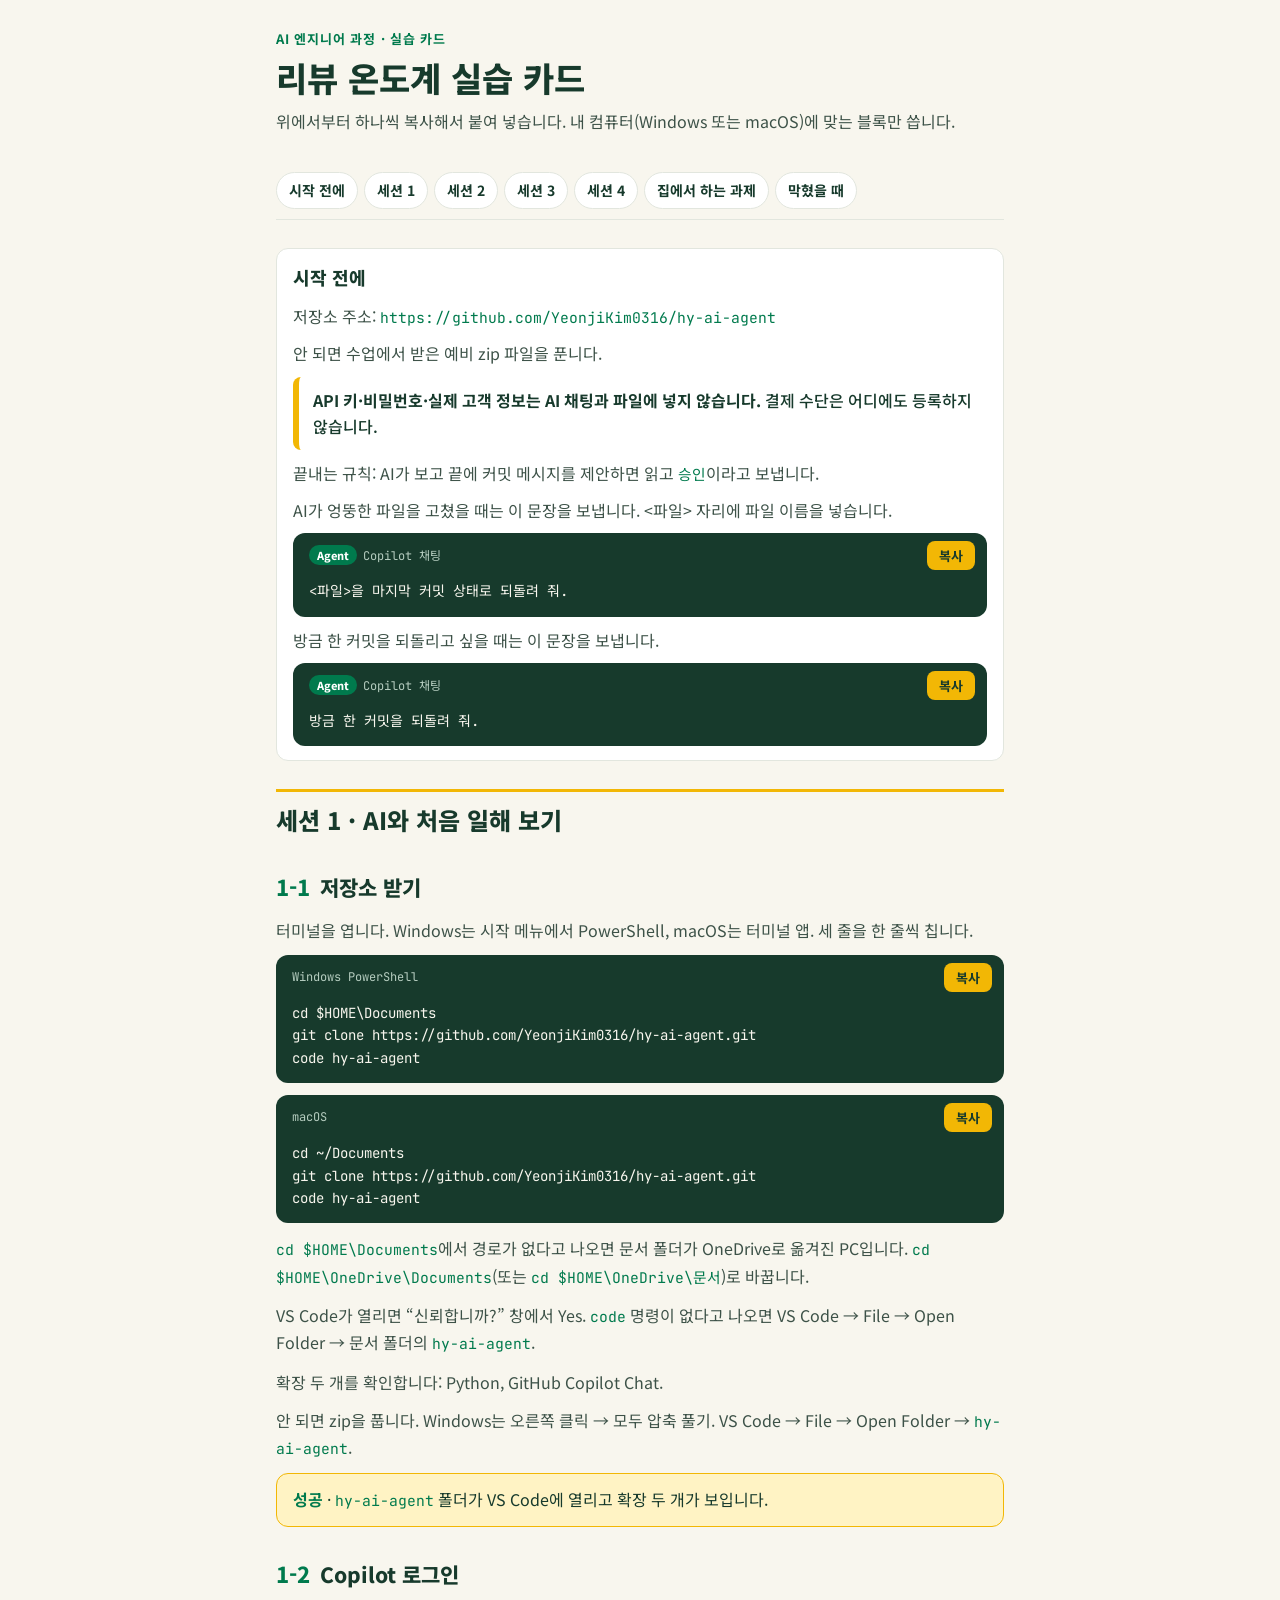
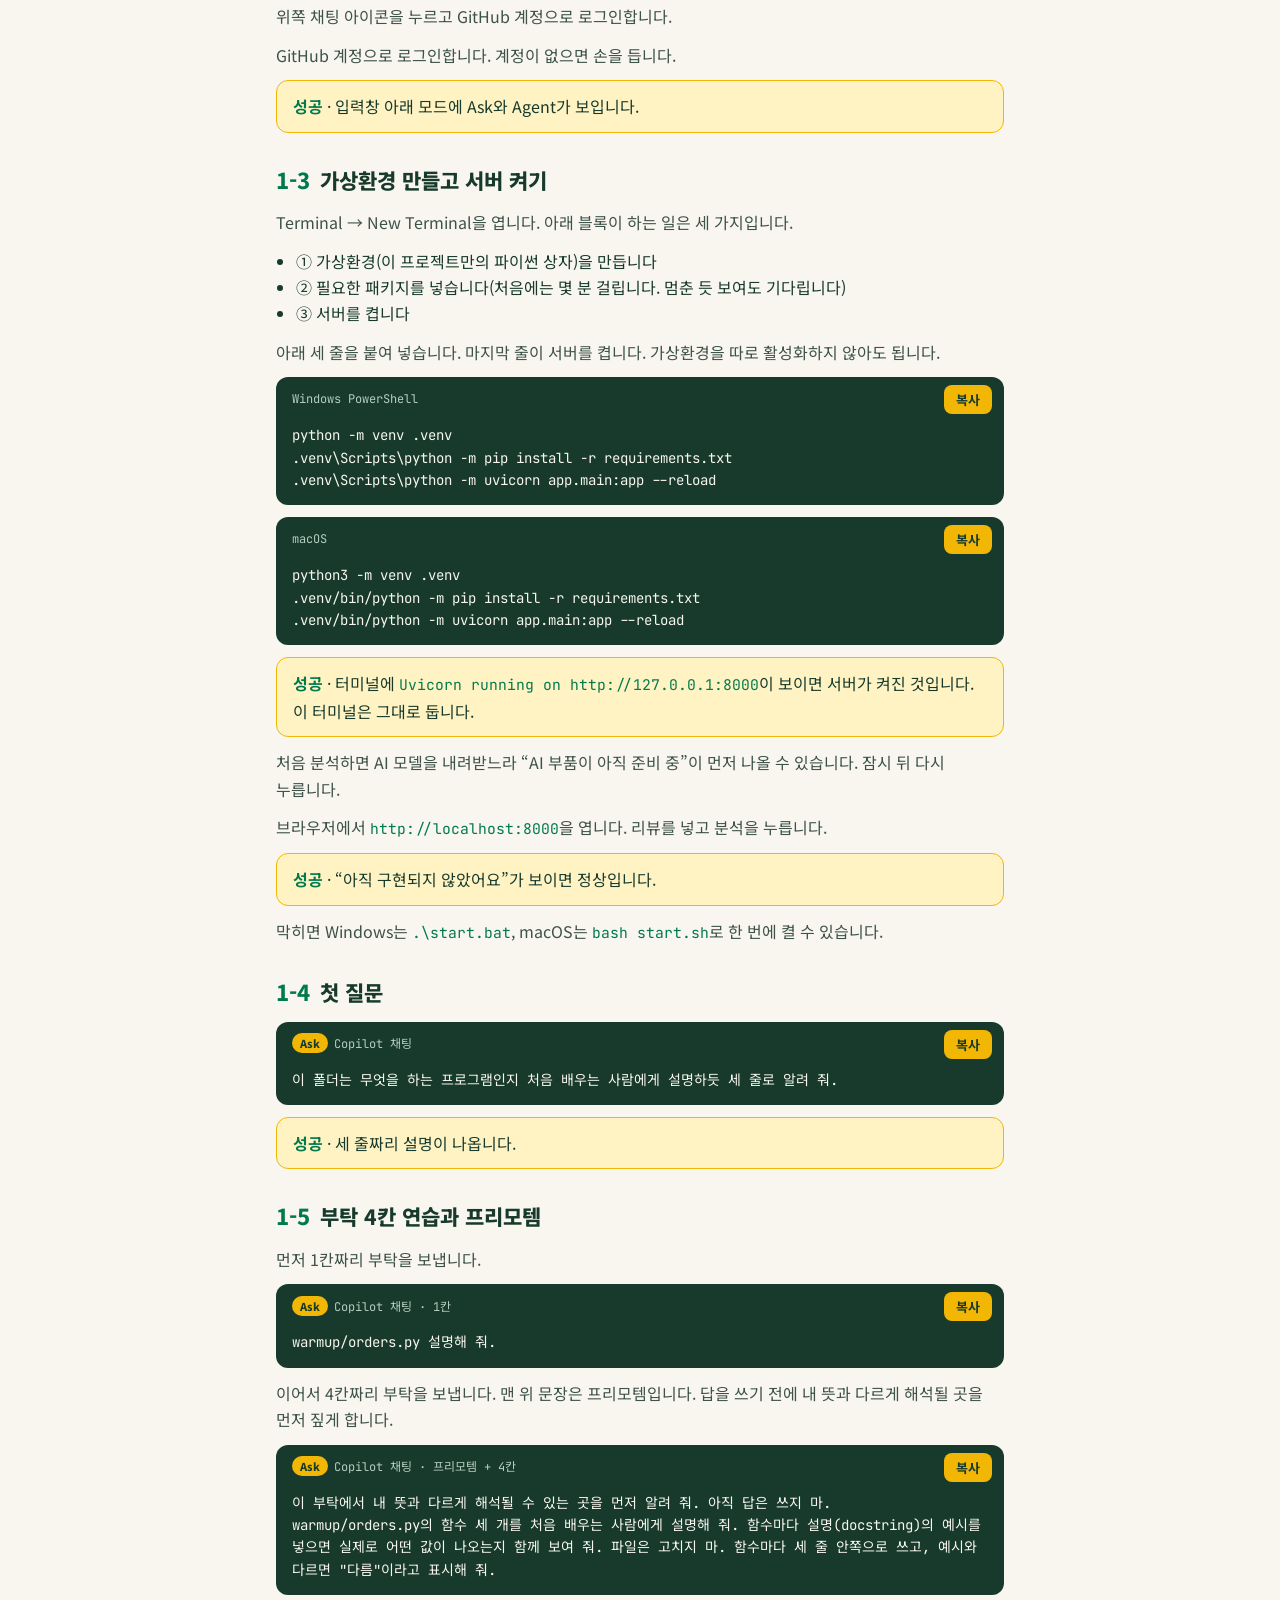
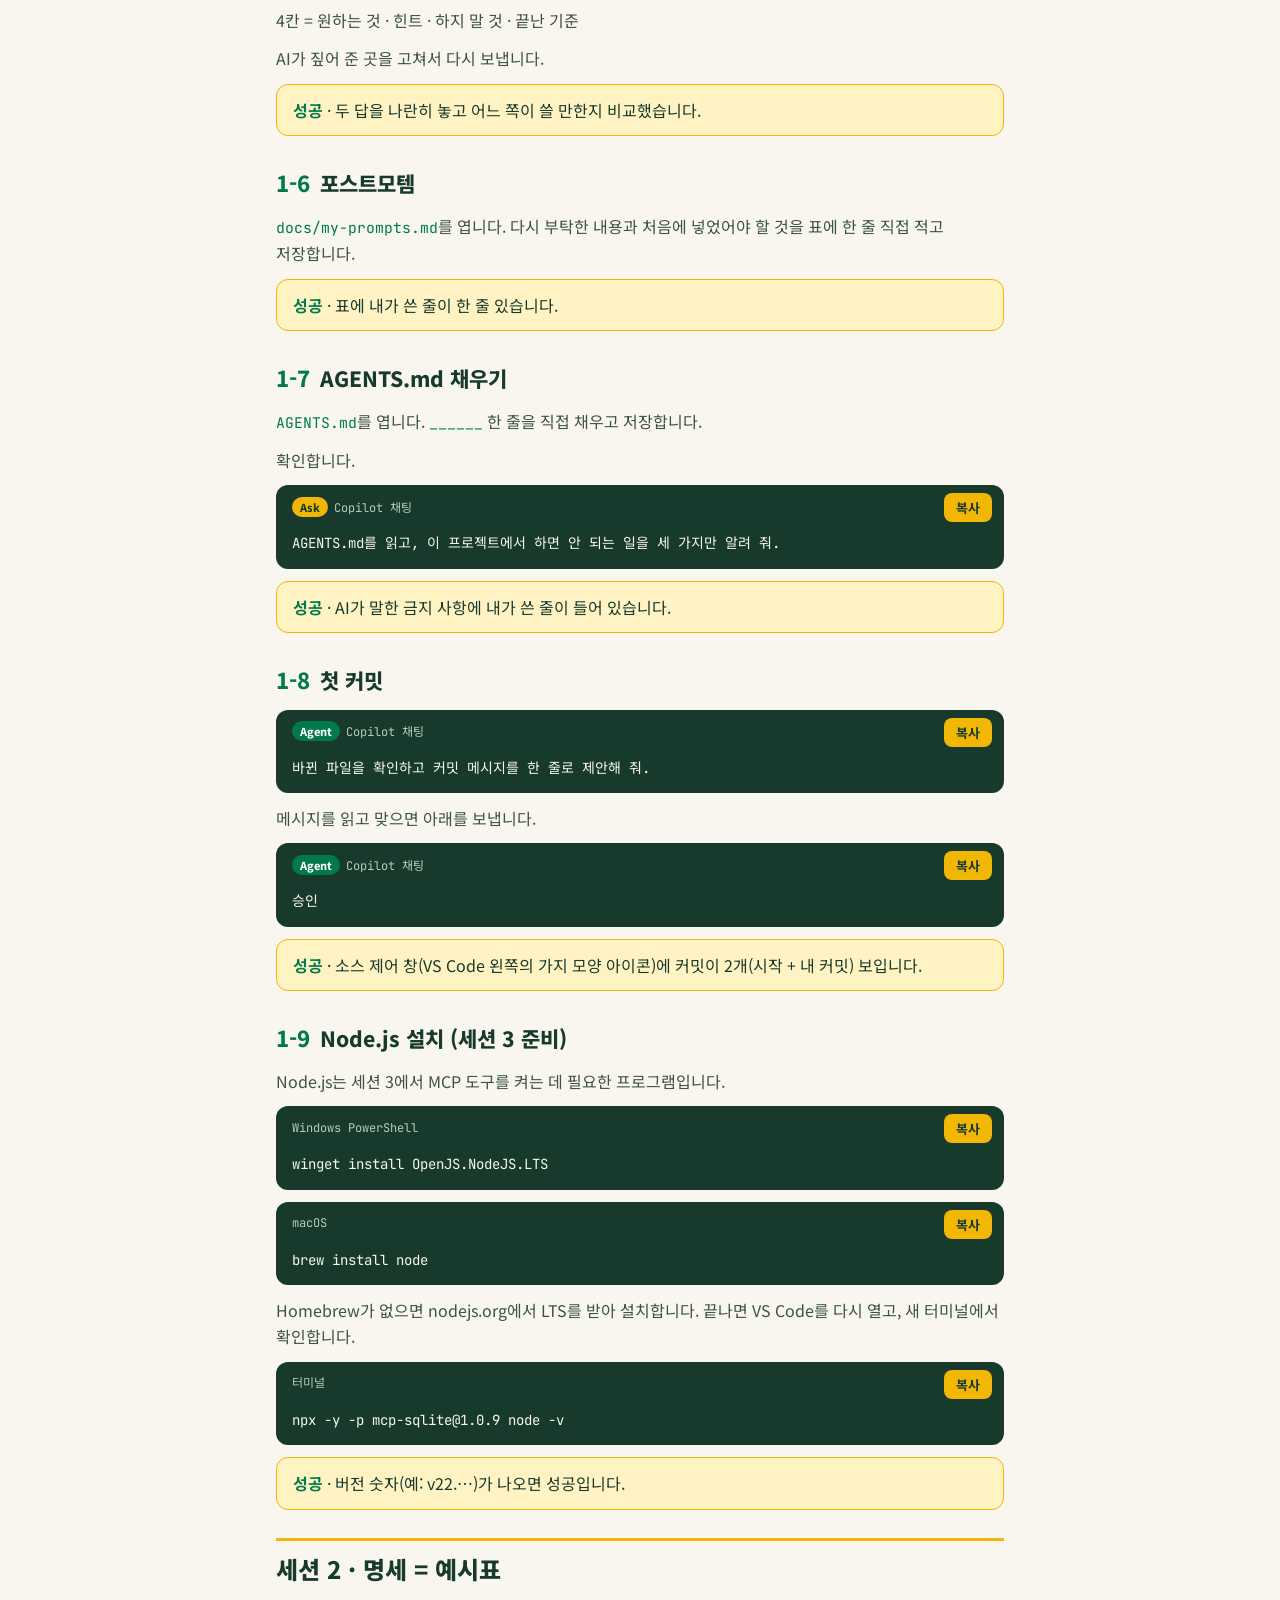
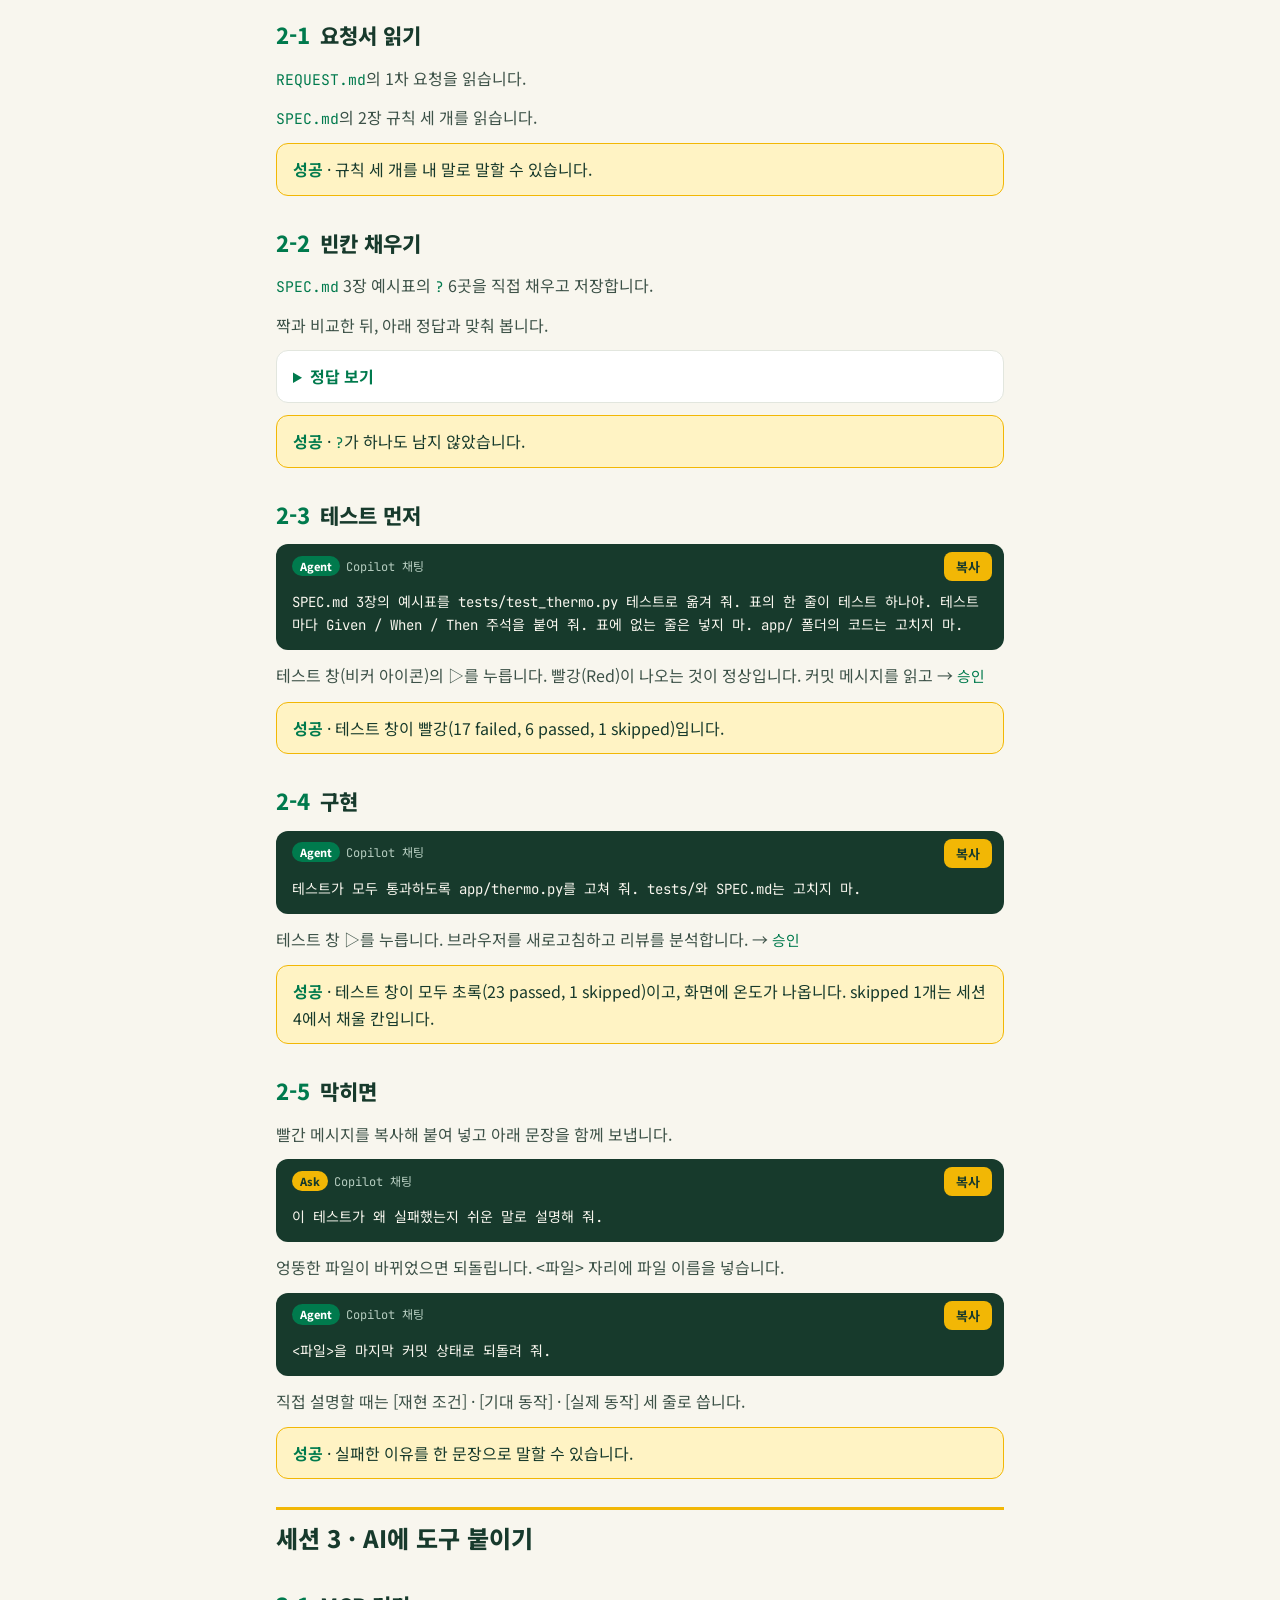
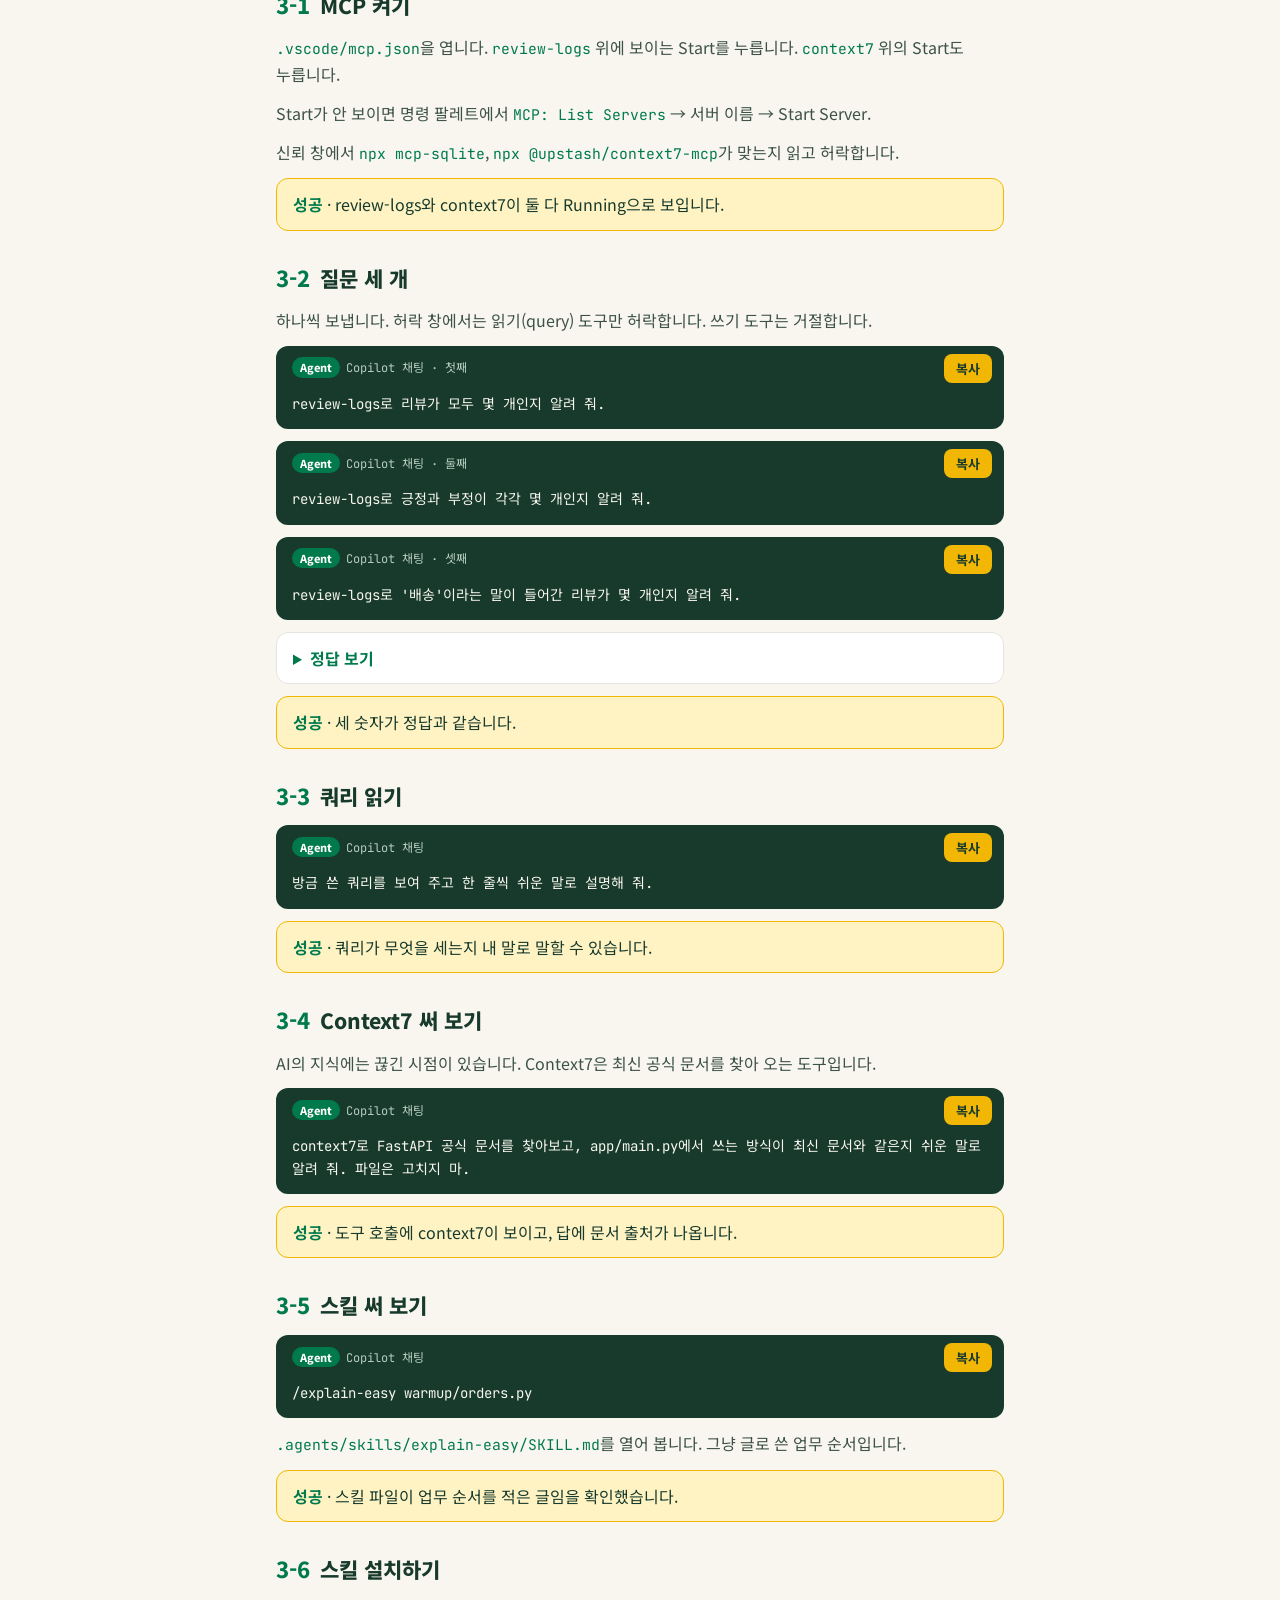
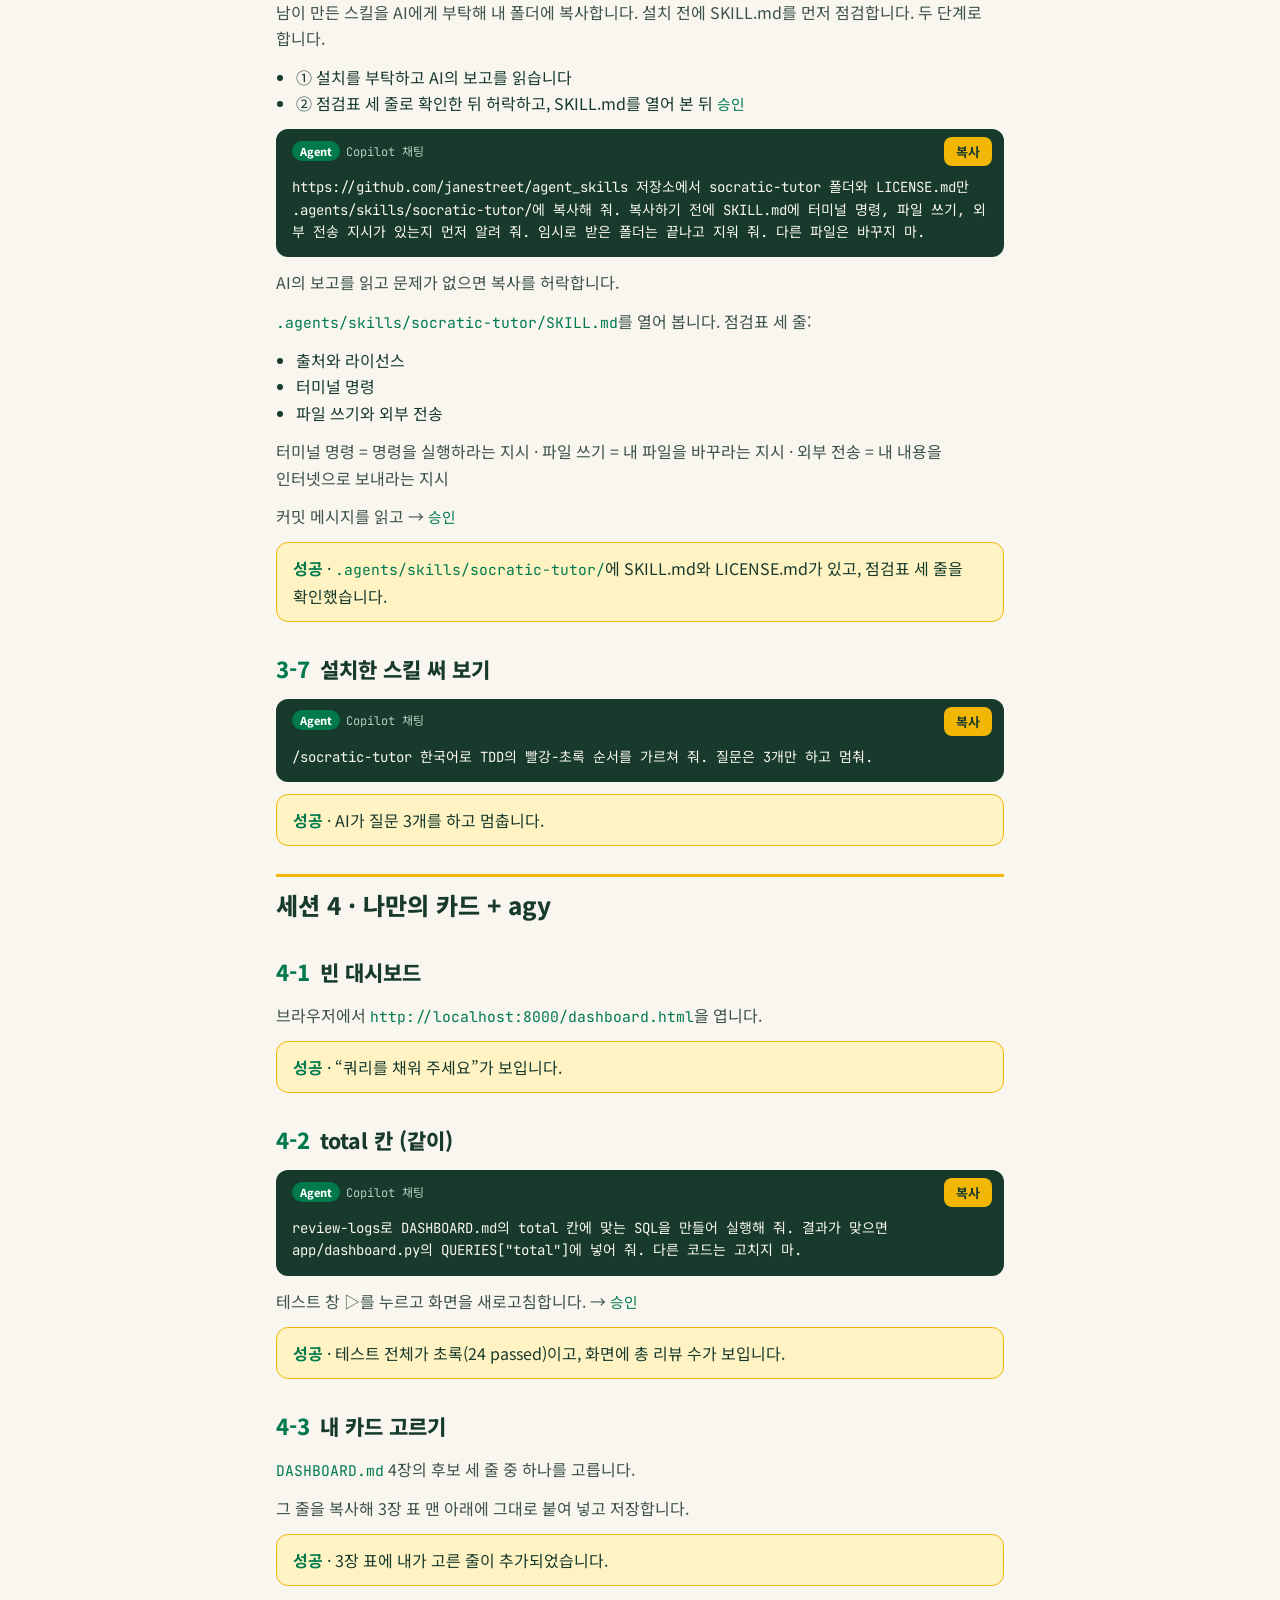
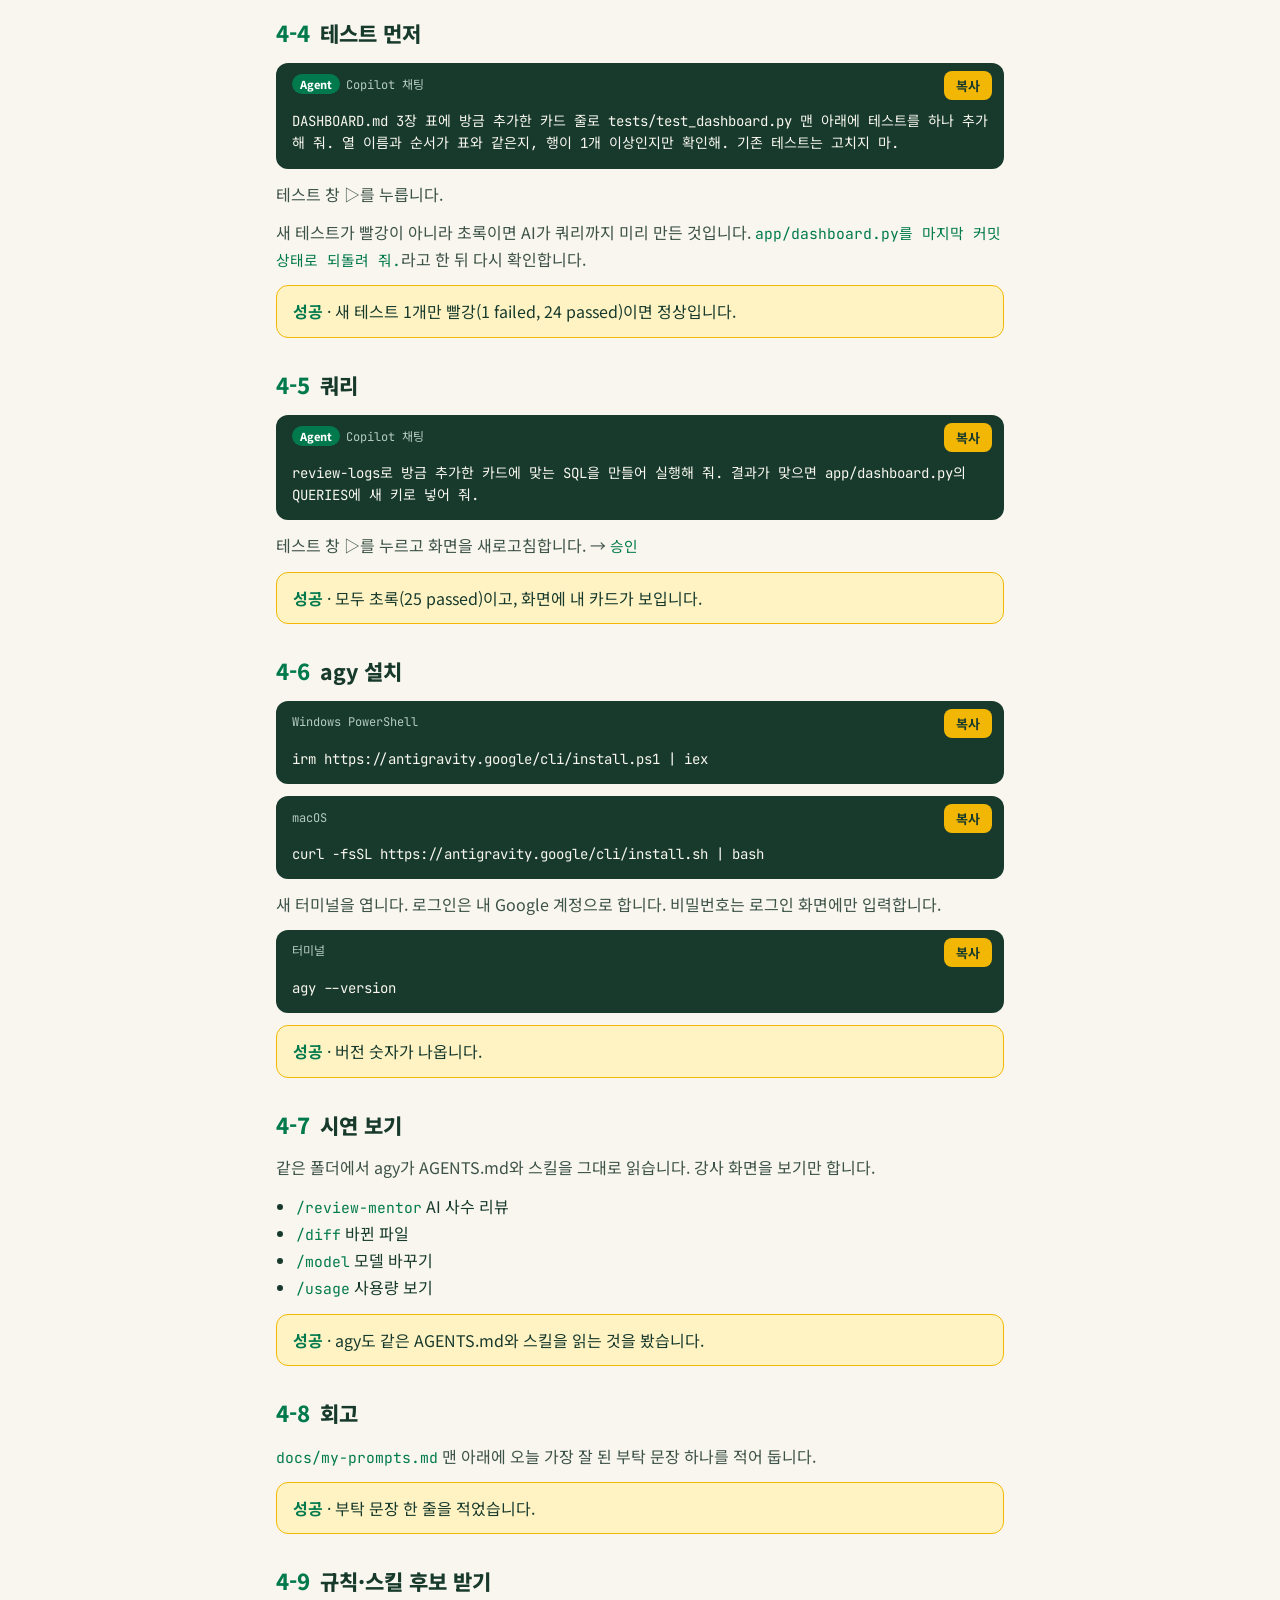
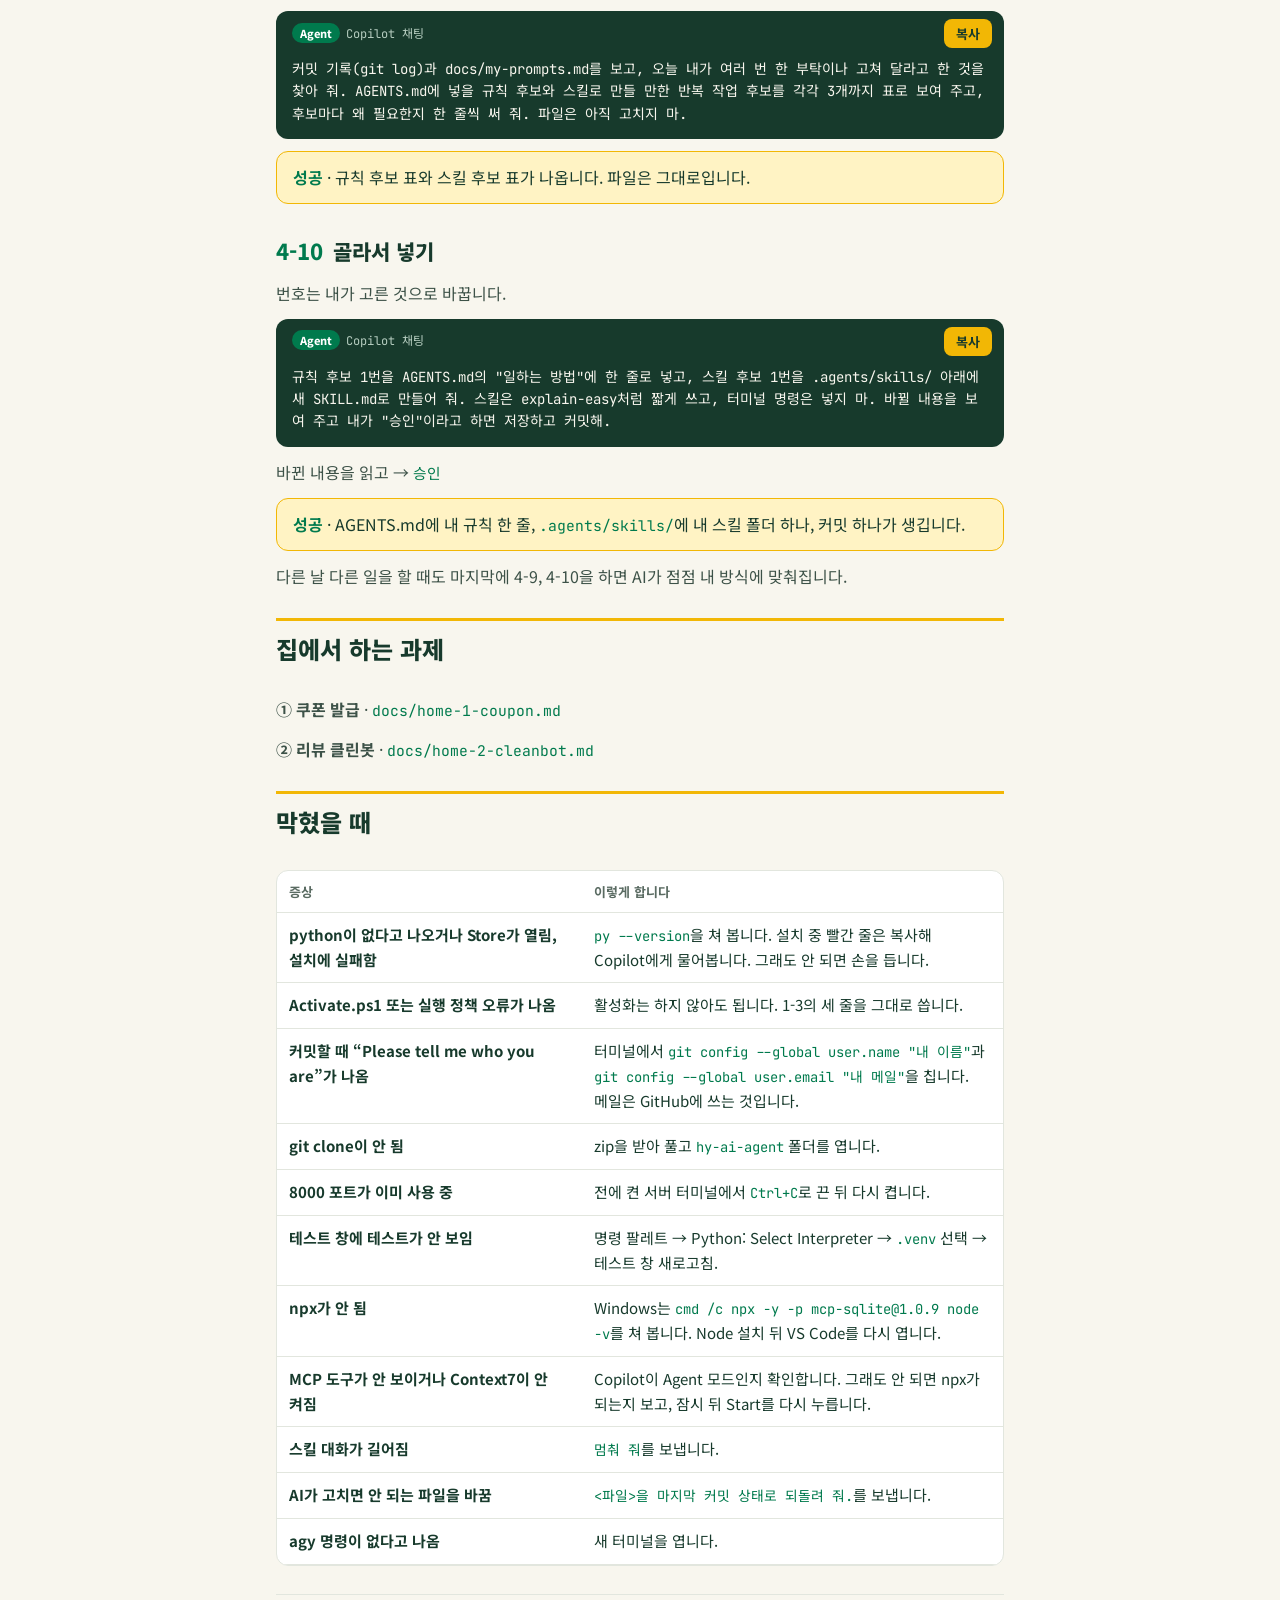
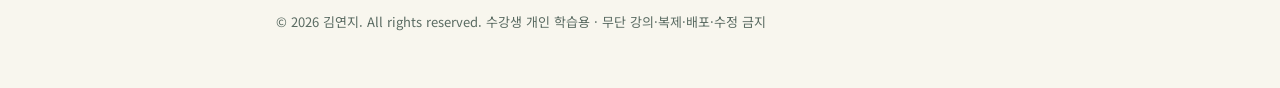
==== 리뷰 온도계 실습 카드.html @ 9fcf5cc3 "feat: START" ====
<!doctype html><html><head><meta charset=utf8><meta name=viewport content="width=device-width,initial-scale=1"><style>:root{color-scheme:light}body{margin:0;padding:0;font:14px -apple-system,BlinkMacSystemFont,sans-serif;background:#fff;color:#000}img{max-width:100%}[hidden]:not([hidden=until-found i]){display:none!important}</style></head><body>
<!doctype html>
<html lang="ko">
<head>
<meta charset="utf-8">
<title>리뷰 온도계 실습 카드</title>
<meta name="viewport" content="width=device-width, initial-scale=1">
<link rel="preconnect" href="https://fonts.googleapis.com">
<link rel="stylesheet" href="https://fonts.googleapis.com/css2?family=Noto+Sans+KR:wght@400;500;700;800&family=JetBrains+Mono:wght@400;600&display=swap">
<style>
/* Layout: one narrow reading column; a sticky chip bar of the sessions; each step = heading + short note + copyable blocks */
:root {
  --paper: #f8f6ee;
  --card: #ffffff;
  --ink: #173a2c;
  --ink-soft: #3d5248;
  --muted: #5a6b62;
  --line: #e2e6de;
  --accent: #007a4d;
  --mark: #fff3c4;
  --mark-edge: #f2b705;
  --code-bg: #173a2c;
  --code-fg: #f8f6ee;
  --code-dim: #b5ccbf;
  --done-bg: #007a4d;
  --done-fg: #ffffff;
  --font-body: 'Noto Sans KR', 'Apple SD Gothic Neo', 'Malgun Gothic', system-ui, sans-serif;
  --font-mono: 'JetBrains Mono', 'D2Coding', Consolas, 'Noto Sans KR', monospace;
}
@media (prefers-color-scheme: dark) {
  :root:not([data-theme="light"]) {
    --paper: #0f1f18; --card: #172b22; --ink: #e8f1ea; --ink-soft: #c3d5ca; --muted: #97ae9f;
    --line: #2a4035; --accent: #4cd19a; --mark: #3a3210; --mark-edge: #f2b705;
    --code-bg: #09140f; --code-fg: #e8f1ea; --code-dim: #93aa9c; --done-bg: #4cd19a; --done-fg: #09140f;
    color-scheme: dark;
  }
}
:root[data-theme="dark"] {
  --paper: #0f1f18; --card: #172b22; --ink: #e8f1ea; --ink-soft: #c3d5ca; --muted: #97ae9f;
  --line: #2a4035; --accent: #4cd19a; --mark: #3a3210; --mark-edge: #f2b705;
  --code-bg: #09140f; --code-fg: #e8f1ea; --code-dim: #93aa9c; --done-bg: #4cd19a; --done-fg: #09140f;
  color-scheme: dark;
}
* { box-sizing: border-box; }
body {
  background: var(--paper); color: var(--ink);
  font-family: var(--font-body); font-size: 16px; line-height: 1.65;
  word-break: keep-all; overflow-wrap: break-word;
}
body::before { content: ""; position: fixed; inset: 0 0 auto; height: env(safe-area-inset-top, 0px); z-index: 10; background: var(--paper); }
.wrap {
  max-width: 760px; margin: 0 auto;
  padding-left: max(16px, env(safe-area-inset-left, 0px));
  padding-right: max(16px, env(safe-area-inset-right, 0px));
  padding-block: 28px 56px;
  display: flex; flex-direction: column; gap: 28px;
}
header { display: flex; flex-direction: column; gap: 8px; }
.eyebrow { font-size: 13px; font-weight: 700; letter-spacing: 0.06em; color: var(--accent); }
h1 { font-size: clamp(26px, 5vw, 34px); font-weight: 800; line-height: 1.25; margin: 0; text-wrap: balance; }
.lede { color: var(--ink-soft); margin: 0; }
nav.steps {
  position: sticky; top: env(safe-area-inset-top, 0px); z-index: 5;
  background: var(--paper); padding-block: 10px;
  display: flex; gap: 6px; overflow-x: auto; scrollbar-width: none;
  border-bottom: 1px solid var(--line);
}
nav.steps::-webkit-scrollbar { display: none; }
nav.steps a {
  flex: none; text-decoration: none; color: var(--ink); font-size: 14px; font-weight: 700;
  padding: 6px 12px; border: 1px solid var(--line); border-radius: 999px; background: var(--card);
}
nav.steps a:focus-visible, button:focus-visible { outline: 3px solid var(--mark-edge); outline-offset: 2px; }
section.step { display: flex; flex-direction: column; gap: 12px; scroll-margin-top: 72px; }
.step-head { display: flex; align-items: baseline; gap: 10px; }
.num { font-size: 22px; font-weight: 800; color: var(--accent); font-variant-numeric: tabular-nums; }
h2 { font-size: 21px; font-weight: 800; margin: 0; text-wrap: balance; }
.where { font-size: 13px; font-weight: 700; color: var(--muted); }
p { margin: 0; }
.note { color: var(--ink-soft); }
.block { background: var(--code-bg); border-radius: 12px; overflow: hidden; }
.block-top { display: flex; justify-content: space-between; align-items: center; gap: 12px; padding: 8px 12px 0 16px; }
.block-label { font-family: var(--font-mono); font-size: 12px; color: var(--code-dim); }
.copy {
  font-family: var(--font-body); font-size: 13px; font-weight: 700; cursor: pointer;
  color: var(--code-bg); background: var(--mark-edge); border: 0; border-radius: 8px; padding: 5px 12px;
}
.copy[data-done] { background: var(--done-bg); color: var(--done-fg); }
pre {
  margin: 0; padding: 10px 16px 14px; overflow-x: auto;
  font-family: var(--font-mono); font-size: 14px; line-height: 1.6; color: var(--code-fg);
  white-space: pre-wrap; word-break: break-word;
}
pre.agents { max-height: 340px; overflow-y: auto; white-space: pre-wrap; }
.check { background: var(--card); border: 1px solid var(--line); border-radius: 12px; padding: 12px 16px; }
.check strong { color: var(--accent); }
.tip { background: var(--mark); border-left: 6px solid var(--mark-edge); border-radius: 8px; padding: 10px 14px; font-weight: 500; }
code { font-family: var(--font-mono); font-size: 0.92em; color: var(--accent); overflow-wrap: anywhere; }
.trouble { width: 100%; border-collapse: collapse; font-size: 15px; }
.trouble th, .trouble td { text-align: left; vertical-align: top; padding: 10px 12px; border-bottom: 1px solid var(--line); }
.trouble th { color: var(--muted); font-size: 13px; font-weight: 700; }
.trouble td:first-child { font-weight: 700; width: 38%; }
.table-scroll { overflow-x: auto; background: var(--card); border: 1px solid var(--line); border-radius: 12px; }
footer { color: var(--muted); font-size: 13px; border-top: 1px solid var(--line); padding-top: 16px; }
@media (prefers-reduced-motion: no-preference) { html { scroll-behavior: smooth; } }

h2.session { font-size: 24px; font-weight: 800; margin: 0; padding-top: 8px; border-top: 3px solid var(--mark-edge); text-wrap: balance; }
.session-head { display: flex; flex-direction: column; gap: 6px; scroll-margin-top: 72px; }
.group { display: flex; flex-direction: column; gap: 28px; }
.check { background: var(--mark); border: 1px solid var(--mark-edge); }
ul.plain { margin: 0; padding-left: 20px; }
.tip { background: var(--card); border-left: 6px solid var(--mark-edge); }
.step-head { flex-wrap: wrap; }
.envtabs { display: flex; flex-wrap: wrap; gap: 6px; }
.envtab {
  font-family: var(--font-body); font-size: 14px; font-weight: 700; cursor: pointer;
  color: var(--ink); background: var(--card); border: 1px solid var(--line); border-radius: 999px; padding: 6px 12px;
}
.envtab[aria-selected="true"] { background: var(--done-bg); color: var(--done-fg); border-color: var(--done-bg); }
.tabpanel { display: flex; flex-direction: column; gap: 12px; }
.tabpanel[hidden] { display: none; }
.tabpanel:focus-visible { outline: 3px solid var(--mark-edge); outline-offset: 4px; border-radius: 8px; }
ol.plain { margin: 6px 0 0; padding-left: 22px; }
details.answer { background: var(--card); border: 1px solid var(--line); border-radius: 12px; padding: 12px 16px; min-width: 0; }
details.answer > summary { cursor: pointer; font-weight: 700; color: var(--accent); }
details.answer > summary:focus-visible { outline: 3px solid var(--mark-edge); outline-offset: 2px; border-radius: 6px; }
details.answer[open] > summary { margin-bottom: 12px; }
.answer-body { display: flex; flex-direction: column; gap: 12px; min-width: 0; }
.note a, .check a, .trouble a, .tip a { color: var(--accent); font-weight: 700; }
.num { white-space: nowrap; }

.mode { display:inline-block; font-family: var(--font-body); font-size:11px; font-weight:800; padding:1px 8px; border-radius:999px; background: var(--mark-edge); color: var(--code-bg); margin-right:6px; }
.mode.agent { background: var(--done-bg); color: var(--done-fg); }
.mode.agy { background: var(--code-dim); color: var(--code-bg); }
.pre-box { background: var(--card); border: 1px solid var(--line); border-radius: 12px; padding: 14px 16px; display:flex; flex-direction:column; gap:10px; }
.pre-box h2 { font-size: 18px; }
.trouble td:first-child { width: 42%; }
.trouble code { white-space: normal; }
</style>
</head>
<body>
<div class="wrap">
<header>
  <p class="eyebrow">AI 엔지니어 과정 · 실습 카드</p>
  <h1>리뷰 온도계 실습 카드</h1>
  <p class="lede">위에서부터 하나씩 복사해서 붙여 넣습니다. 내 컴퓨터(Windows 또는 macOS)에 맞는 블록만 씁니다.</p>
</header>

<nav class="steps" aria-label="바로가기"><a href="#before">시작 전에</a><a href="#s1">세션 1</a><a href="#s2">세션 2</a><a href="#s3">세션 3</a><a href="#s4">세션 4</a><a href="#home">집에서 하는 과제</a><a href="#stuck">막혔을 때</a></nav>
<section class="pre-box" id="before">
  <h2>시작 전에</h2>
  <p class="note">저장소 주소: <code>https://github.com/YeonjiKim0316/hy-ai-agent</code></p>
  <p class="note">안 되면 수업에서 받은 예비 zip 파일을 푼니다.</p>
  <div class="tip"><strong>API 키·비밀번호·실제 고객 정보는 AI 채팅과 파일에 넣지 않습니다.</strong> 결제 수단은 어디에도 등록하지 않습니다.</div>
  <p class="note">끝내는 규칙: AI가 보고 끝에 커밋 메시지를 제안하면 읽고 <code>승인</code>이라고 보냅니다.</p>
  <p class="note">AI가 엉뚱한 파일을 고쳤을 때는 이 문장을 보냅니다. &lt;파일&gt; 자리에 파일 이름을 넣습니다.</p>
  <div class="block"><div class="block-top"><span class="block-label"><span class="mode agent">Agent</span>Copilot 채팅</span><button class="copy" type="button">복사</button></div>
<pre>&lt;파일&gt;을 마지막 커밋 상태로 되돌려 줘.</pre></div>
  <p class="note">방금 한 커밋을 되돌리고 싶을 때는 이 문장을 보냅니다.</p>
  <div class="block"><div class="block-top"><span class="block-label"><span class="mode agent">Agent</span>Copilot 채팅</span><button class="copy" type="button">복사</button></div>
<pre>방금 한 커밋을 되돌려 줘.</pre></div>
</section>
<div class="group" id="s1">
<div class="session-head"><h2 class="session">세션 1 · AI와 처음 일해 보기</h2></div>
<section class="step">
  <div class="step-head"><span class="num">1-1</span><h2>저장소 받기</h2></div>
  <p class="note">터미널을 엽니다. Windows는 시작 메뉴에서 PowerShell, macOS는 터미널 앱. 세 줄을 한 줄씩 칩니다.</p>
  <div class="block"><div class="block-top"><span class="block-label">Windows PowerShell</span><button class="copy" type="button">복사</button></div>
<pre>cd $HOME\Documents
git clone https://github.com/YeonjiKim0316/hy-ai-agent.git
code hy-ai-agent</pre></div>
  <div class="block"><div class="block-top"><span class="block-label">macOS</span><button class="copy" type="button">복사</button></div>
<pre>cd ~/Documents
git clone https://github.com/YeonjiKim0316/hy-ai-agent.git
code hy-ai-agent</pre></div>
  <p class="note"><code>cd $HOME\Documents</code>에서 경로가 없다고 나오면 문서 폴더가 OneDrive로 옮겨진 PC입니다. <code>cd $HOME\OneDrive\Documents</code>(또는 <code>cd $HOME\OneDrive\문서</code>)로 바꿉니다.</p>
  <p class="note">VS Code가 열리면 “신뢰합니까?” 창에서 Yes. <code>code</code> 명령이 없다고 나오면 VS Code → File → Open Folder → 문서 폴더의 <code>hy-ai-agent</code>.</p>
  <p class="note">확장 두 개를 확인합니다: Python, GitHub Copilot Chat.</p>
  <p class="note">안 되면 zip을 풉니다. Windows는 오른쪽 클릭 → 모두 압축 풀기. VS Code → File → Open Folder → <code>hy-ai-agent</code>.</p>
  <div class="check"><strong>성공</strong> · <code>hy-ai-agent</code> 폴더가 VS Code에 열리고 확장 두 개가 보입니다.</div>
</section>
<section class="step">
  <div class="step-head"><span class="num">1-2</span><h2>Copilot 로그인</h2></div>
  <p class="note">위쪽 채팅 아이콘을 누르고 GitHub 계정으로 로그인합니다.</p>
  <p class="note">GitHub 계정으로 로그인합니다. 계정이 없으면 손을 듭니다.</p>
  <div class="check"><strong>성공</strong> · 입력창 아래 모드에 Ask와 Agent가 보입니다.</div>
</section>
<section class="step">
  <div class="step-head"><span class="num">1-3</span><h2>가상환경 만들고 서버 켜기</h2></div>
  <p class="note">Terminal → New Terminal을 엽니다. 아래 블록이 하는 일은 세 가지입니다.</p>
  <ul class="plain"><li>① 가상환경(이 프로젝트만의 파이썬 상자)을 만듭니다</li><li>② 필요한 패키지를 넣습니다(처음에는 몇 분 걸립니다. 멈춘 듯 보여도 기다립니다)</li><li>③ 서버를 켭니다</li></ul>
  <p class="note">아래 세 줄을 붙여 넣습니다. 마지막 줄이 서버를 켭니다. 가상환경을 따로 활성화하지 않아도 됩니다.</p>
  <div class="block"><div class="block-top"><span class="block-label">Windows PowerShell</span><button class="copy" type="button">복사</button></div>
<pre>python -m venv .venv
.venv\Scripts\python -m pip install -r requirements.txt
.venv\Scripts\python -m uvicorn app.main:app --reload</pre></div>
  <div class="block"><div class="block-top"><span class="block-label">macOS</span><button class="copy" type="button">복사</button></div>
<pre>python3 -m venv .venv
.venv/bin/python -m pip install -r requirements.txt
.venv/bin/python -m uvicorn app.main:app --reload</pre></div>
  <div class="check"><strong>성공</strong> · 터미널에 <code>Uvicorn running on http://127.0.0.1:8000</code>이 보이면 서버가 켜진 것입니다. 이 터미널은 그대로 둡니다.</div>
  <p class="note">처음 분석하면 AI 모델을 내려받느라 “AI 부품이 아직 준비 중”이 먼저 나올 수 있습니다. 잠시 뒤 다시 누릅니다.</p>
  <p class="note">브라우저에서 <code>http://localhost:8000</code>을 엽니다. 리뷰를 넣고 분석을 누릅니다.</p>
  <div class="check"><strong>성공</strong> · “아직 구현되지 않았어요”가 보이면 정상입니다.</div>
  <p class="note">막히면 Windows는 <code>.\start.bat</code>, macOS는 <code>bash start.sh</code>로 한 번에 켤 수 있습니다.</p>
</section>
<section class="step">
  <div class="step-head"><span class="num">1-4</span><h2>첫 질문</h2></div>
  <div class="block"><div class="block-top"><span class="block-label"><span class="mode">Ask</span>Copilot 채팅</span><button class="copy" type="button">복사</button></div>
<pre>이 폴더는 무엇을 하는 프로그램인지 처음 배우는 사람에게 설명하듯 세 줄로 알려 줘.</pre></div>
  <div class="check"><strong>성공</strong> · 세 줄짜리 설명이 나옵니다.</div>
</section>
<section class="step">
  <div class="step-head"><span class="num">1-5</span><h2>부탁 4칸 연습과 프리모템</h2></div>
  <p class="note">먼저 1칸짜리 부탁을 보냅니다.</p>
  <div class="block"><div class="block-top"><span class="block-label"><span class="mode">Ask</span>Copilot 채팅 · 1칸</span><button class="copy" type="button">복사</button></div>
<pre>warmup/orders.py 설명해 줘.</pre></div>
  <p class="note">이어서 4칸짜리 부탁을 보냅니다. 맨 위 문장은 프리모템입니다. 답을 쓰기 전에 내 뜻과 다르게 해석될 곳을 먼저 짚게 합니다.</p>
  <div class="block"><div class="block-top"><span class="block-label"><span class="mode">Ask</span>Copilot 채팅 · 프리모템 + 4칸</span><button class="copy" type="button">복사</button></div>
<pre>이 부탁에서 내 뜻과 다르게 해석될 수 있는 곳을 먼저 알려 줘. 아직 답은 쓰지 마.
warmup/orders.py의 함수 세 개를 처음 배우는 사람에게 설명해 줘. 함수마다 설명(docstring)의 예시를 넣으면 실제로 어떤 값이 나오는지 함께 보여 줘. 파일은 고치지 마. 함수마다 세 줄 안쪽으로 쓰고, 예시와 다르면 "다름"이라고 표시해 줘.</pre></div>
  <p class="note">4칸 = 원하는 것 · 힌트 · 하지 말 것 · 끝난 기준</p>
  <p class="note">AI가 짚어 준 곳을 고쳐서 다시 보냅니다.</p>
  <div class="check"><strong>성공</strong> · 두 답을 나란히 놓고 어느 쪽이 쓸 만한지 비교했습니다.</div>
</section>
<section class="step">
  <div class="step-head"><span class="num">1-6</span><h2>포스트모템</h2></div>
  <p class="note"><code>docs/my-prompts.md</code>를 엽니다. 다시 부탁한 내용과 처음에 넣었어야 할 것을 표에 한 줄 직접 적고 저장합니다.</p>
  <div class="check"><strong>성공</strong> · 표에 내가 쓴 줄이 한 줄 있습니다.</div>
</section>
<section class="step">
  <div class="step-head"><span class="num">1-7</span><h2>AGENTS.md 채우기</h2></div>
  <p class="note"><code>AGENTS.md</code>를 엽니다. <code>______</code> 한 줄을 직접 채우고 저장합니다.</p>
  <p class="note">확인합니다.</p>
  <div class="block"><div class="block-top"><span class="block-label"><span class="mode">Ask</span>Copilot 채팅</span><button class="copy" type="button">복사</button></div>
<pre>AGENTS.md를 읽고, 이 프로젝트에서 하면 안 되는 일을 세 가지만 알려 줘.</pre></div>
  <div class="check"><strong>성공</strong> · AI가 말한 금지 사항에 내가 쓴 줄이 들어 있습니다.</div>
</section>
<section class="step">
  <div class="step-head"><span class="num">1-8</span><h2>첫 커밋</h2></div>
  <div class="block"><div class="block-top"><span class="block-label"><span class="mode agent">Agent</span>Copilot 채팅</span><button class="copy" type="button">복사</button></div>
<pre>바뀐 파일을 확인하고 커밋 메시지를 한 줄로 제안해 줘.</pre></div>
  <p class="note">메시지를 읽고 맞으면 아래를 보냅니다.</p>
  <div class="block"><div class="block-top"><span class="block-label"><span class="mode agent">Agent</span>Copilot 채팅</span><button class="copy" type="button">복사</button></div>
<pre>승인</pre></div>
  <div class="check"><strong>성공</strong> · 소스 제어 창(VS Code 왼쪽의 가지 모양 아이콘)에 커밋이 2개(시작 + 내 커밋) 보입니다.</div>
</section>
<section class="step">
  <div class="step-head"><span class="num">1-9</span><h2>Node.js 설치 (세션 3 준비)</h2></div>
  <p class="note">Node.js는 세션 3에서 MCP 도구를 켜는 데 필요한 프로그램입니다.</p>
  <div class="block"><div class="block-top"><span class="block-label">Windows PowerShell</span><button class="copy" type="button">복사</button></div>
<pre>winget install OpenJS.NodeJS.LTS</pre></div>
  <div class="block"><div class="block-top"><span class="block-label">macOS</span><button class="copy" type="button">복사</button></div>
<pre>brew install node</pre></div>
  <p class="note">Homebrew가 없으면 nodejs.org에서 LTS를 받아 설치합니다. 끝나면 VS Code를 다시 열고, 새 터미널에서 확인합니다.</p>
  <div class="block"><div class="block-top"><span class="block-label">터미널</span><button class="copy" type="button">복사</button></div>
<pre>npx -y -p mcp-sqlite@1.0.9 node -v</pre></div>
  <div class="check"><strong>성공</strong> · 버전 숫자(예: v22.…)가 나오면 성공입니다.</div>
</section>
</div>
<div class="group" id="s2">
<div class="session-head"><h2 class="session">세션 2 · 명세 = 예시표</h2></div>
<section class="step">
  <div class="step-head"><span class="num">2-1</span><h2>요청서 읽기</h2></div>
  <p class="note"><code>REQUEST.md</code>의 1차 요청을 읽습니다.</p>
  <p class="note"><code>SPEC.md</code>의 2장 규칙 세 개를 읽습니다.</p>
  <div class="check"><strong>성공</strong> · 규칙 세 개를 내 말로 말할 수 있습니다.</div>
</section>
<section class="step">
  <div class="step-head"><span class="num">2-2</span><h2>빈칸 채우기</h2></div>
  <p class="note"><code>SPEC.md</code> 3장 예시표의 <code>?</code> 6곳을 직접 채우고 저장합니다.</p>
  <p class="note">짝과 비교한 뒤, 아래 정답과 맞춰 봅니다.</p>
  <details class="answer"><summary>정답 보기</summary>
<div class="answer-body">
  <div class="table-scroll"><table class="trouble"><thead><tr><th>함수와 입력</th><th>결과</th></tr></thead><tbody>
<tr><td><code>to_label</code> 0.5</td><td><code>"positive"</code></td></tr>
<tr><td><code>to_label</code> 0.4999</td><td><code>"negative"</code></td></tr>
<tr><td><code>to_temperature</code> 0.8732</td><td><code>87.3</code></td></tr>
<tr><td><code>to_temperature</code> 1.0</td><td><code>100.0</code></td></tr>
<tr><td><code>is_mismatch</code> (5, "negative")</td><td><code>True</code></td></tr>
<tr><td><code>is_mismatch</code> (3, "negative")</td><td><code>False</code></td></tr>
</tbody></table></div>
</div></details>
  <div class="check"><strong>성공</strong> · <code>?</code>가 하나도 남지 않았습니다.</div>
</section>
<section class="step">
  <div class="step-head"><span class="num">2-3</span><h2>테스트 먼저</h2></div>
  <div class="block"><div class="block-top"><span class="block-label"><span class="mode agent">Agent</span>Copilot 채팅</span><button class="copy" type="button">복사</button></div>
<pre>SPEC.md 3장의 예시표를 tests/test_thermo.py 테스트로 옮겨 줘. 표의 한 줄이 테스트 하나야. 테스트마다 Given / When / Then 주석을 붙여 줘. 표에 없는 줄은 넣지 마. app/ 폴더의 코드는 고치지 마.</pre></div>
  <p class="note">테스트 창(비커 아이콘)의 ▷를 누릅니다. 빨강(Red)이 나오는 것이 정상입니다. 커밋 메시지를 읽고 → <code>승인</code></p>
  <div class="check"><strong>성공</strong> · 테스트 창이 빨강(17 failed, 6 passed, 1 skipped)입니다.</div>
</section>
<section class="step">
  <div class="step-head"><span class="num">2-4</span><h2>구현</h2></div>
  <div class="block"><div class="block-top"><span class="block-label"><span class="mode agent">Agent</span>Copilot 채팅</span><button class="copy" type="button">복사</button></div>
<pre>테스트가 모두 통과하도록 app/thermo.py를 고쳐 줘. tests/와 SPEC.md는 고치지 마.</pre></div>
  <p class="note">테스트 창 ▷를 누릅니다. 브라우저를 새로고침하고 리뷰를 분석합니다. → <code>승인</code></p>
  <div class="check"><strong>성공</strong> · 테스트 창이 모두 초록(23 passed, 1 skipped)이고, 화면에 온도가 나옵니다. skipped 1개는 세션 4에서 채울 칸입니다.</div>
</section>
<section class="step">
  <div class="step-head"><span class="num">2-5</span><h2>막히면</h2></div>
  <p class="note">빨간 메시지를 복사해 붙여 넣고 아래 문장을 함께 보냅니다.</p>
  <div class="block"><div class="block-top"><span class="block-label"><span class="mode">Ask</span>Copilot 채팅</span><button class="copy" type="button">복사</button></div>
<pre>이 테스트가 왜 실패했는지 쉬운 말로 설명해 줘.</pre></div>
  <p class="note">엉뚱한 파일이 바뀌었으면 되돌립니다. &lt;파일&gt; 자리에 파일 이름을 넣습니다.</p>
  <div class="block"><div class="block-top"><span class="block-label"><span class="mode agent">Agent</span>Copilot 채팅</span><button class="copy" type="button">복사</button></div>
<pre>&lt;파일&gt;을 마지막 커밋 상태로 되돌려 줘.</pre></div>
  <p class="note">직접 설명할 때는 [재현 조건] · [기대 동작] · [실제 동작] 세 줄로 씁니다.</p>
  <div class="check"><strong>성공</strong> · 실패한 이유를 한 문장으로 말할 수 있습니다.</div>
</section>
</div>
<div class="group" id="s3">
<div class="session-head"><h2 class="session">세션 3 · AI에 도구 붙이기</h2></div>
<section class="step">
  <div class="step-head"><span class="num">3-1</span><h2>MCP 켜기</h2></div>
  <p class="note"><code>.vscode/mcp.json</code>을 엽니다. <code>review-logs</code> 위에 보이는 Start를 누릅니다. <code>context7</code> 위의 Start도 누릅니다.</p>
  <p class="note">Start가 안 보이면 명령 팔레트에서 <code>MCP: List Servers</code> → 서버 이름 → Start Server.</p>
  <p class="note">신뢰 창에서 <code>npx mcp-sqlite</code>, <code>npx @upstash/context7-mcp</code>가 맞는지 읽고 허락합니다.</p>
  <div class="check"><strong>성공</strong> · review-logs와 context7이 둘 다 Running으로 보입니다.</div>
</section>
<section class="step">
  <div class="step-head"><span class="num">3-2</span><h2>질문 세 개</h2></div>
  <p class="note">하나씩 보냅니다. 허락 창에서는 읽기(query) 도구만 허락합니다. 쓰기 도구는 거절합니다.</p>
  <div class="block"><div class="block-top"><span class="block-label"><span class="mode agent">Agent</span>Copilot 채팅 · 첫째</span><button class="copy" type="button">복사</button></div>
<pre>review-logs로 리뷰가 모두 몇 개인지 알려 줘.</pre></div>
  <div class="block"><div class="block-top"><span class="block-label"><span class="mode agent">Agent</span>Copilot 채팅 · 둘째</span><button class="copy" type="button">복사</button></div>
<pre>review-logs로 긍정과 부정이 각각 몇 개인지 알려 줘.</pre></div>
  <div class="block"><div class="block-top"><span class="block-label"><span class="mode agent">Agent</span>Copilot 채팅 · 셋째</span><button class="copy" type="button">복사</button></div>
<pre>review-logs로 '배송'이라는 말이 들어간 리뷰가 몇 개인지 알려 줘.</pre></div>
  <details class="answer"><summary>정답 보기</summary>
<div class="answer-body">
  <div class="table-scroll"><table class="trouble"><thead><tr><th>질문</th><th>답</th></tr></thead><tbody>
<tr><td>리뷰 전체</td><td>462</td></tr>
<tr><td>긍정 · 부정</td><td>긍정 270 · 부정 192</td></tr>
<tr><td>‘배송’이 들어간 리뷰</td><td>138</td></tr>
</tbody></table></div>
</div></details>
  <div class="check"><strong>성공</strong> · 세 숫자가 정답과 같습니다.</div>
</section>
<section class="step">
  <div class="step-head"><span class="num">3-3</span><h2>쿼리 읽기</h2></div>
  <div class="block"><div class="block-top"><span class="block-label"><span class="mode agent">Agent</span>Copilot 채팅</span><button class="copy" type="button">복사</button></div>
<pre>방금 쓴 쿼리를 보여 주고 한 줄씩 쉬운 말로 설명해 줘.</pre></div>
  <div class="check"><strong>성공</strong> · 쿼리가 무엇을 세는지 내 말로 말할 수 있습니다.</div>
</section>
<section class="step">
  <div class="step-head"><span class="num">3-4</span><h2>Context7 써 보기</h2></div>
  <p class="note">AI의 지식에는 끊긴 시점이 있습니다. Context7은 최신 공식 문서를 찾아 오는 도구입니다.</p>
  <div class="block"><div class="block-top"><span class="block-label"><span class="mode agent">Agent</span>Copilot 채팅</span><button class="copy" type="button">복사</button></div>
<pre>context7로 FastAPI 공식 문서를 찾아보고, app/main.py에서 쓰는 방식이 최신 문서와 같은지 쉬운 말로 알려 줘. 파일은 고치지 마.</pre></div>
  <div class="check"><strong>성공</strong> · 도구 호출에 context7이 보이고, 답에 문서 출처가 나옵니다.</div>
</section>
<section class="step">
  <div class="step-head"><span class="num">3-5</span><h2>스킬 써 보기</h2></div>
  <div class="block"><div class="block-top"><span class="block-label"><span class="mode agent">Agent</span>Copilot 채팅</span><button class="copy" type="button">복사</button></div>
<pre>/explain-easy warmup/orders.py</pre></div>
  <p class="note"><code>.agents/skills/explain-easy/SKILL.md</code>를 열어 봅니다. 그냥 글로 쓴 업무 순서입니다.</p>
  <div class="check"><strong>성공</strong> · 스킬 파일이 업무 순서를 적은 글임을 확인했습니다.</div>
</section>
<section class="step">
  <div class="step-head"><span class="num">3-6</span><h2>스킬 설치하기</h2></div>
  <p class="note">남이 만든 스킬을 AI에게 부탁해 내 폴더에 복사합니다. 설치 전에 SKILL.md를 먼저 점검합니다. 두 단계로 합니다.</p>
  <ul class="plain"><li>① 설치를 부탁하고 AI의 보고를 읽습니다</li><li>② 점검표 세 줄로 확인한 뒤 허락하고, SKILL.md를 열어 본 뒤 <code>승인</code></li></ul>
  <div class="block"><div class="block-top"><span class="block-label"><span class="mode agent">Agent</span>Copilot 채팅</span><button class="copy" type="button">복사</button></div>
<pre>https://github.com/janestreet/agent_skills 저장소에서 socratic-tutor 폴더와 LICENSE.md만 .agents/skills/socratic-tutor/에 복사해 줘. 복사하기 전에 SKILL.md에 터미널 명령, 파일 쓰기, 외부 전송 지시가 있는지 먼저 알려 줘. 임시로 받은 폴더는 끝나고 지워 줘. 다른 파일은 바꾸지 마.</pre></div>
  <p class="note">AI의 보고를 읽고 문제가 없으면 복사를 허락합니다.</p>
  <p class="note"><code>.agents/skills/socratic-tutor/SKILL.md</code>를 열어 봅니다. 점검표 세 줄:</p>
  <ul class="plain"><li>출처와 라이선스</li><li>터미널 명령</li><li>파일 쓰기와 외부 전송</li></ul>
  <p class="note">터미널 명령 = 명령을 실행하라는 지시 · 파일 쓰기 = 내 파일을 바꾸라는 지시 · 외부 전송 = 내 내용을 인터넷으로 보내라는 지시</p>
  <p class="note">커밋 메시지를 읽고 → <code>승인</code></p>
  <div class="check"><strong>성공</strong> · <code>.agents/skills/socratic-tutor/</code>에 SKILL.md와 LICENSE.md가 있고, 점검표 세 줄을 확인했습니다.</div>
</section>
<section class="step">
  <div class="step-head"><span class="num">3-7</span><h2>설치한 스킬 써 보기</h2></div>
  <div class="block"><div class="block-top"><span class="block-label"><span class="mode agent">Agent</span>Copilot 채팅</span><button class="copy" type="button">복사</button></div>
<pre>/socratic-tutor 한국어로 TDD의 빨강-초록 순서를 가르쳐 줘. 질문은 3개만 하고 멈춰.</pre></div>
  <div class="check"><strong>성공</strong> · AI가 질문 3개를 하고 멈춥니다.</div>
</section>
</div>
<div class="group" id="s4">
<div class="session-head"><h2 class="session">세션 4 · 나만의 카드 + agy</h2></div>
<section class="step">
  <div class="step-head"><span class="num">4-1</span><h2>빈 대시보드</h2></div>
  <p class="note">브라우저에서 <code>http://localhost:8000/dashboard.html</code>을 엽니다.</p>
  <div class="check"><strong>성공</strong> · “쿼리를 채워 주세요”가 보입니다.</div>
</section>
<section class="step">
  <div class="step-head"><span class="num">4-2</span><h2>total 칸 (같이)</h2></div>
  <div class="block"><div class="block-top"><span class="block-label"><span class="mode agent">Agent</span>Copilot 채팅</span><button class="copy" type="button">복사</button></div>
<pre>review-logs로 DASHBOARD.md의 total 칸에 맞는 SQL을 만들어 실행해 줘. 결과가 맞으면 app/dashboard.py의 QUERIES["total"]에 넣어 줘. 다른 코드는 고치지 마.</pre></div>
  <p class="note">테스트 창 ▷를 누르고 화면을 새로고침합니다. → <code>승인</code></p>
  <div class="check"><strong>성공</strong> · 테스트 전체가 초록(24 passed)이고, 화면에 총 리뷰 수가 보입니다.</div>
</section>
<section class="step">
  <div class="step-head"><span class="num">4-3</span><h2>내 카드 고르기</h2></div>
  <p class="note"><code>DASHBOARD.md</code> 4장의 후보 세 줄 중 하나를 고릅니다.</p>
  <p class="note">그 줄을 복사해 3장 표 맨 아래에 그대로 붙여 넣고 저장합니다.</p>
  <div class="check"><strong>성공</strong> · 3장 표에 내가 고른 줄이 추가되었습니다.</div>
</section>
<section class="step">
  <div class="step-head"><span class="num">4-4</span><h2>테스트 먼저</h2></div>
  <div class="block"><div class="block-top"><span class="block-label"><span class="mode agent">Agent</span>Copilot 채팅</span><button class="copy" type="button">복사</button></div>
<pre>DASHBOARD.md 3장 표에 방금 추가한 카드 줄로 tests/test_dashboard.py 맨 아래에 테스트를 하나 추가해 줘. 열 이름과 순서가 표와 같은지, 행이 1개 이상인지만 확인해. 기존 테스트는 고치지 마.</pre></div>
  <p class="note">테스트 창 ▷를 누릅니다.</p>
  <p class="note">새 테스트가 빨강이 아니라 초록이면 AI가 쿼리까지 미리 만든 것입니다. <code>app/dashboard.py를 마지막 커밋 상태로 되돌려 줘.</code>라고 한 뒤 다시 확인합니다.</p>
  <div class="check"><strong>성공</strong> · 새 테스트 1개만 빨강(1 failed, 24 passed)이면 정상입니다.</div>
</section>
<section class="step">
  <div class="step-head"><span class="num">4-5</span><h2>쿼리</h2></div>
  <div class="block"><div class="block-top"><span class="block-label"><span class="mode agent">Agent</span>Copilot 채팅</span><button class="copy" type="button">복사</button></div>
<pre>review-logs로 방금 추가한 카드에 맞는 SQL을 만들어 실행해 줘. 결과가 맞으면 app/dashboard.py의 QUERIES에 새 키로 넣어 줘.</pre></div>
  <p class="note">테스트 창 ▷를 누르고 화면을 새로고침합니다. → <code>승인</code></p>
  <div class="check"><strong>성공</strong> · 모두 초록(25 passed)이고, 화면에 내 카드가 보입니다.</div>
</section>
<section class="step">
  <div class="step-head"><span class="num">4-6</span><h2>agy 설치</h2></div>
  <div class="block"><div class="block-top"><span class="block-label">Windows PowerShell</span><button class="copy" type="button">복사</button></div>
<pre>irm https://antigravity.google/cli/install.ps1 | iex</pre></div>
  <div class="block"><div class="block-top"><span class="block-label">macOS</span><button class="copy" type="button">복사</button></div>
<pre>curl -fsSL https://antigravity.google/cli/install.sh | bash</pre></div>
  <p class="note">새 터미널을 엽니다. 로그인은 내 Google 계정으로 합니다. 비밀번호는 로그인 화면에만 입력합니다.</p>
  <div class="block"><div class="block-top"><span class="block-label">터미널</span><button class="copy" type="button">복사</button></div>
<pre>agy --version</pre></div>
  <div class="check"><strong>성공</strong> · 버전 숫자가 나옵니다.</div>
</section>
<section class="step">
  <div class="step-head"><span class="num">4-7</span><h2>시연 보기</h2></div>
  <p class="note">같은 폴더에서 agy가 AGENTS.md와 스킬을 그대로 읽습니다. 강사 화면을 보기만 합니다.</p>
  <ul class="plain"><li><code>/review-mentor</code> AI 사수 리뷰</li><li><code>/diff</code> 바뀐 파일</li><li><code>/model</code> 모델 바꾸기</li><li><code>/usage</code> 사용량 보기</li></ul>
  <div class="check"><strong>성공</strong> · agy도 같은 AGENTS.md와 스킬을 읽는 것을 봤습니다.</div>
</section>
<section class="step">
  <div class="step-head"><span class="num">4-8</span><h2>회고</h2></div>
  <p class="note"><code>docs/my-prompts.md</code> 맨 아래에 오늘 가장 잘 된 부탁 문장 하나를 적어 둡니다.</p>
  <div class="check"><strong>성공</strong> · 부탁 문장 한 줄을 적었습니다.</div>
</section>
<section class="step">
  <div class="step-head"><span class="num">4-9</span><h2>규칙·스킬 후보 받기</h2></div>
  <div class="block"><div class="block-top"><span class="block-label"><span class="mode agent">Agent</span>Copilot 채팅</span><button class="copy" type="button">복사</button></div>
<pre>커밋 기록(git log)과 docs/my-prompts.md를 보고, 오늘 내가 여러 번 한 부탁이나 고쳐 달라고 한 것을 찾아 줘. AGENTS.md에 넣을 규칙 후보와 스킬로 만들 만한 반복 작업 후보를 각각 3개까지 표로 보여 주고, 후보마다 왜 필요한지 한 줄씩 써 줘. 파일은 아직 고치지 마.</pre></div>
  <div class="check"><strong>성공</strong> · 규칙 후보 표와 스킬 후보 표가 나옵니다. 파일은 그대로입니다.</div>
</section>
<section class="step">
  <div class="step-head"><span class="num">4-10</span><h2>골라서 넣기</h2></div>
  <p class="note">번호는 내가 고른 것으로 바꿉니다.</p>
  <div class="block"><div class="block-top"><span class="block-label"><span class="mode agent">Agent</span>Copilot 채팅</span><button class="copy" type="button">복사</button></div>
<pre>규칙 후보 1번을 AGENTS.md의 "일하는 방법"에 한 줄로 넣고, 스킬 후보 1번을 .agents/skills/ 아래에 새 SKILL.md로 만들어 줘. 스킬은 explain-easy처럼 짧게 쓰고, 터미널 명령은 넣지 마. 바뀔 내용을 보여 주고 내가 "승인"이라고 하면 저장하고 커밋해.</pre></div>
  <p class="note">바뀐 내용을 읽고 → <code>승인</code></p>
  <div class="check"><strong>성공</strong> · AGENTS.md에 내 규칙 한 줄, <code>.agents/skills/</code>에 내 스킬 폴더 하나, 커밋 하나가 생깁니다.</div>
  <p class="note">다른 날 다른 일을 할 때도 마지막에 4-9, 4-10을 하면 AI가 점점 내 방식에 맞춰집니다.</p>
</section>
</div>
<div class="group" id="home">
<div class="session-head"><h2 class="session">집에서 하는 과제</h2></div>
<section class="step">
  <p class="note"><strong>① 쿠폰 발급</strong> · <code>docs/home-1-coupon.md</code></p>
  <p class="note"><strong>② 리뷰 클린봇</strong> · <code>docs/home-2-cleanbot.md</code></p>
</section>
</div>
<div class="group" id="stuck">
<div class="session-head"><h2 class="session">막혔을 때</h2></div>
<div class="table-scroll"><table class="trouble"><thead><tr><th>증상</th><th>이렇게 합니다</th></tr></thead><tbody>
<tr><td>python이 없다고 나오거나 Store가 열림, 설치에 실패함</td><td><code>py --version</code>을 쳐 봅니다. 설치 중 빨간 줄은 복사해 Copilot에게 물어봅니다. 그래도 안 되면 손을 듭니다.</td></tr>
<tr><td>Activate.ps1 또는 실행 정책 오류가 나옴</td><td>활성화는 하지 않아도 됩니다. 1-3의 세 줄을 그대로 씁니다.</td></tr>
<tr><td>커밋할 때 “Please tell me who you are”가 나옴</td><td>터미널에서 <code>git config --global user.name "내 이름"</code>과 <code>git config --global user.email "내 메일"</code>을 칩니다. 메일은 GitHub에 쓰는 것입니다.</td></tr>
<tr><td>git clone이 안 됨</td><td>zip을 받아 풀고 <code>hy-ai-agent</code> 폴더를 엽니다.</td></tr>
<tr><td>8000 포트가 이미 사용 중</td><td>전에 켠 서버 터미널에서 <code>Ctrl+C</code>로 끈 뒤 다시 켭니다.</td></tr>
<tr><td>테스트 창에 테스트가 안 보임</td><td>명령 팔레트 → Python: Select Interpreter → <code>.venv</code> 선택 → 테스트 창 새로고침.</td></tr>
<tr><td>npx가 안 됨</td><td>Windows는 <code>cmd /c npx -y -p mcp-sqlite@1.0.9 node -v</code>를 쳐 봅니다. Node 설치 뒤 VS Code를 다시 엽니다.</td></tr>
<tr><td>MCP 도구가 안 보이거나 Context7이 안 켜짐</td><td>Copilot이 Agent 모드인지 확인합니다. 그래도 안 되면 npx가 되는지 보고, 잠시 뒤 Start를 다시 누릅니다.</td></tr>
<tr><td>스킬 대화가 길어짐</td><td><code>멈춰 줘</code>를 보냅니다.</td></tr>
<tr><td>AI가 고치면 안 되는 파일을 바꿈</td><td><code>&lt;파일&gt;을 마지막 커밋 상태로 되돌려 줘.</code>를 보냅니다.</td></tr>
<tr><td>agy 명령이 없다고 나옴</td><td>새 터미널을 엽니다.</td></tr>
</tbody></table></div>
</div>
<footer>© 2026 김연지. All rights reserved. 수강생 개인 학습용 · 무단 강의·복제·배포·수정 금지</footer>
</div>
<script>
document.querySelectorAll('.copy').forEach(function (btn) {
  btn.setAttribute('data-label', btn.textContent);
  btn.addEventListener('click', function () {
    var label = btn.getAttribute('data-label');
    if (btn.hasAttribute('data-done')) {
      btn.removeAttribute('data-done');
      btn.textContent = label;
      return;
    }
    var pre = btn.closest('.block').querySelector('pre');
    var text = pre.innerText;
    function done() {
      btn.textContent = '복사됨';
      btn.setAttribute('data-done', '');
    }
    function fallback() {
      var range = document.createRange();
      range.selectNodeContents(pre);
      var sel = window.getSelection();
      sel.removeAllRanges();
      sel.addRange(range);
      btn.textContent = '선택됨 · Ctrl+C';
      setTimeout(function () { if (!btn.hasAttribute('data-done')) btn.textContent = label; }, 2200);
    }
    function legacyCopy() {
      var ta = document.createElement('textarea');
      ta.value = text;
      ta.setAttribute('readonly', '');
      ta.style.position = 'fixed';
      ta.style.top = '0';
      ta.style.left = '0';
      ta.style.opacity = '0';
      document.body.appendChild(ta);
      ta.focus();
      ta.select();
      ta.setSelectionRange(0, text.length);
      var ok = false;
      try { ok = document.execCommand('copy'); } catch (e) { ok = false; }
      document.body.removeChild(ta);
      btn.focus();
      return ok;
    }
    if (legacyCopy()) { done(); return; }
    try {
      if (navigator.clipboard && navigator.clipboard.writeText && window.isSecureContext) {
        navigator.clipboard.writeText(text).then(done, fallback);
      } else { fallback(); }
    } catch (e) { fallback(); }
  });
});
</script>
</body>
</html>

</body></html>
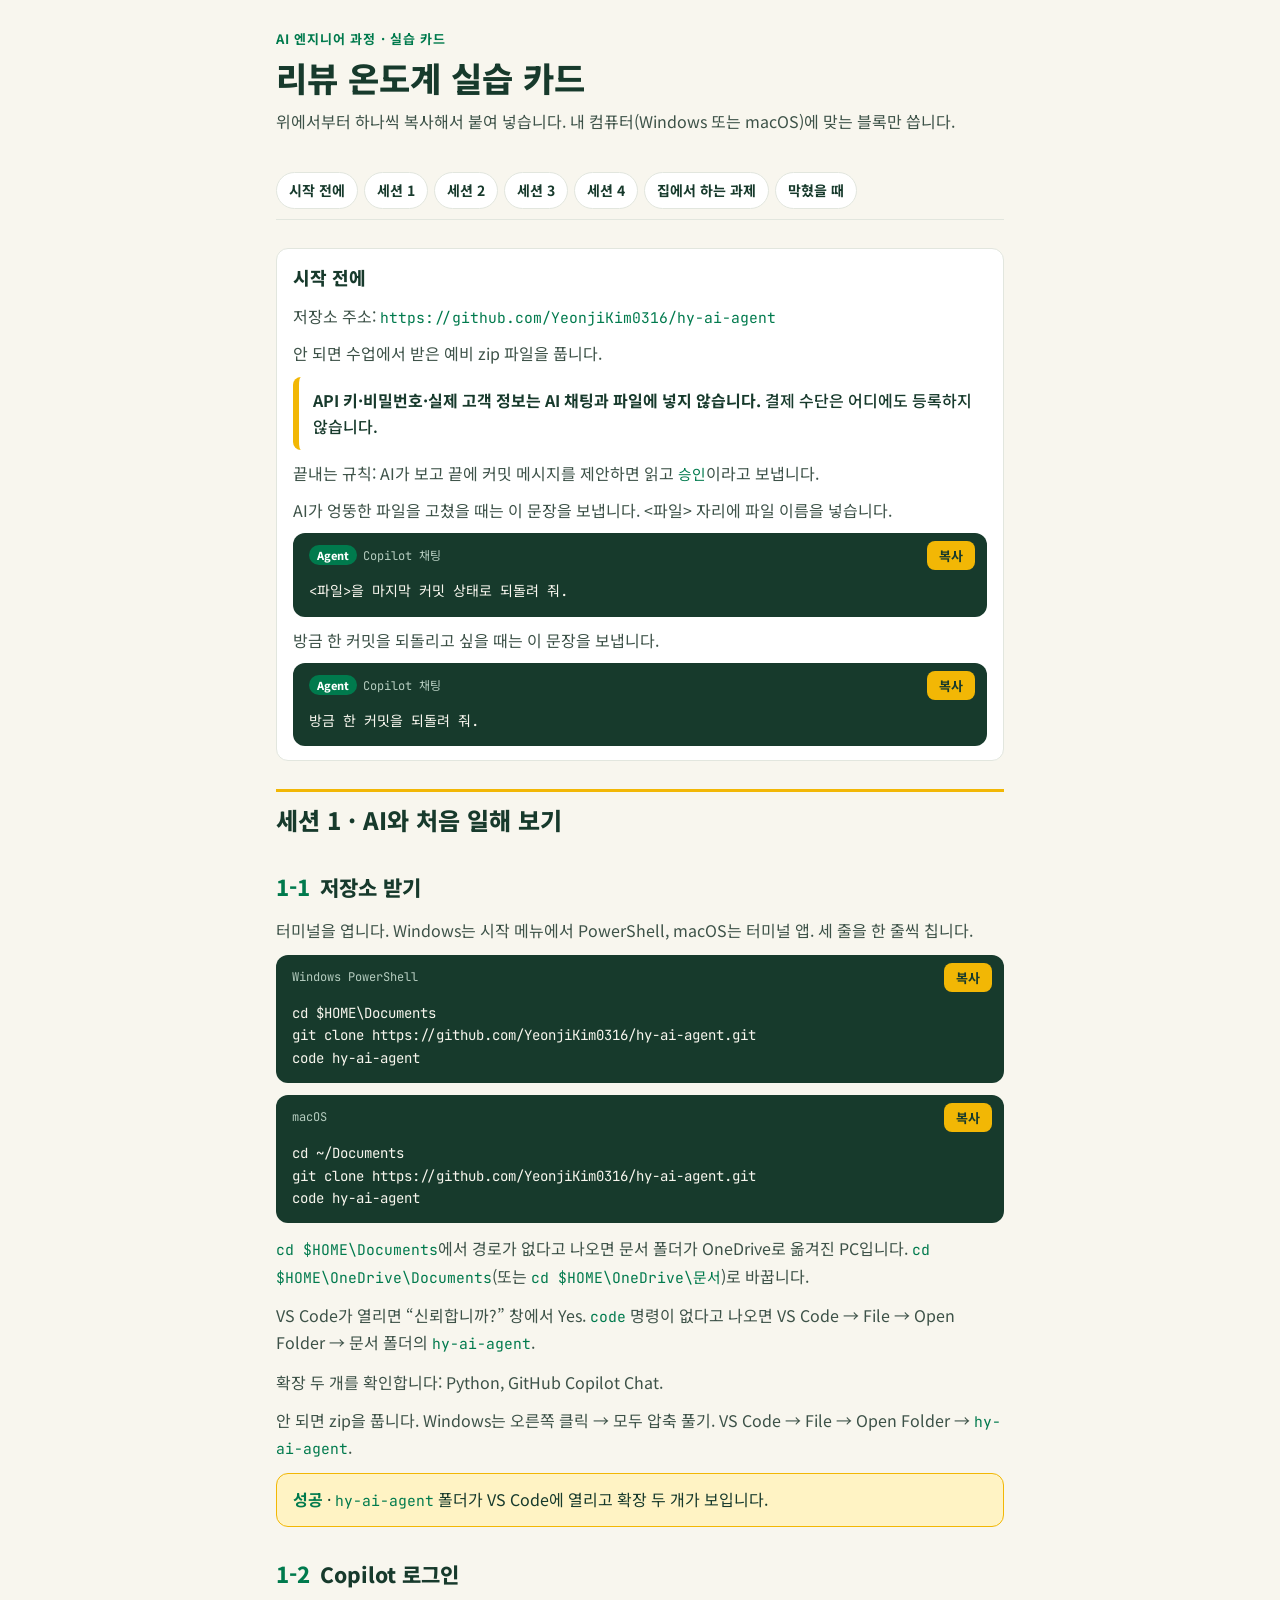
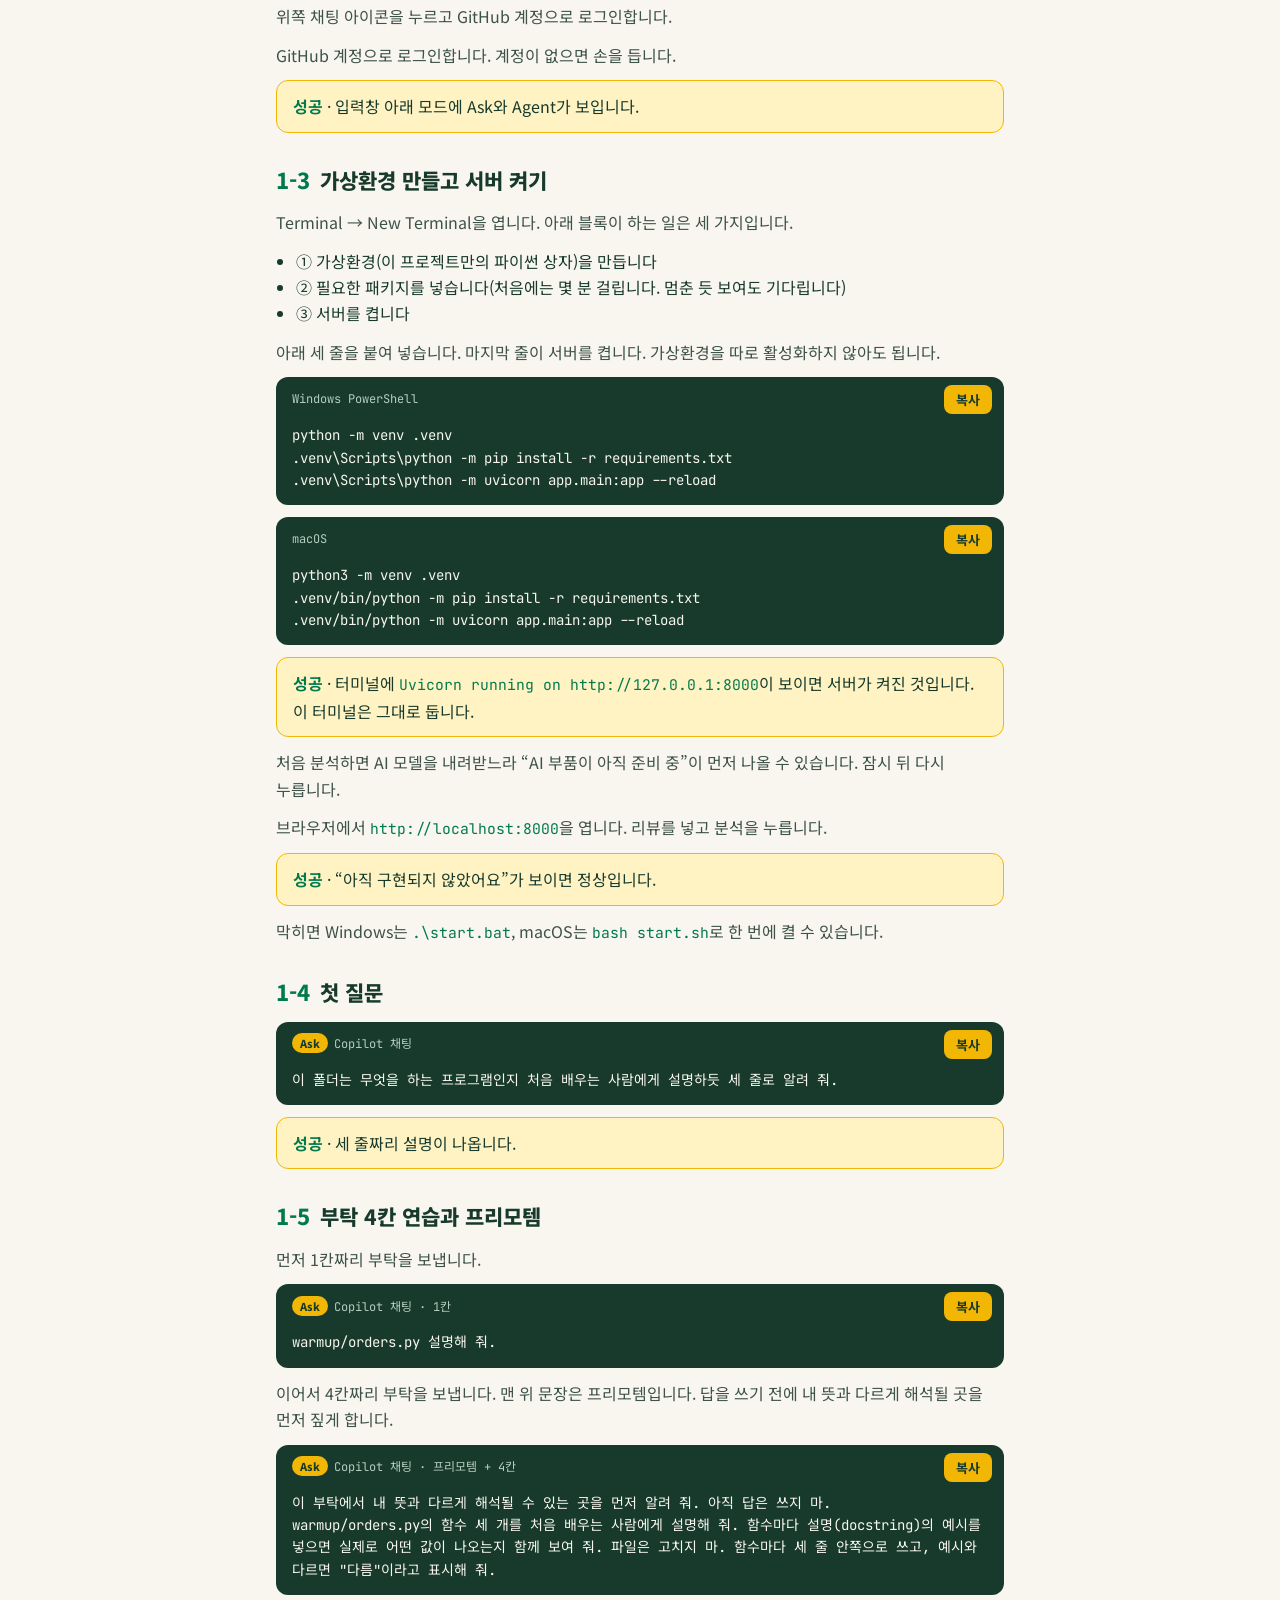
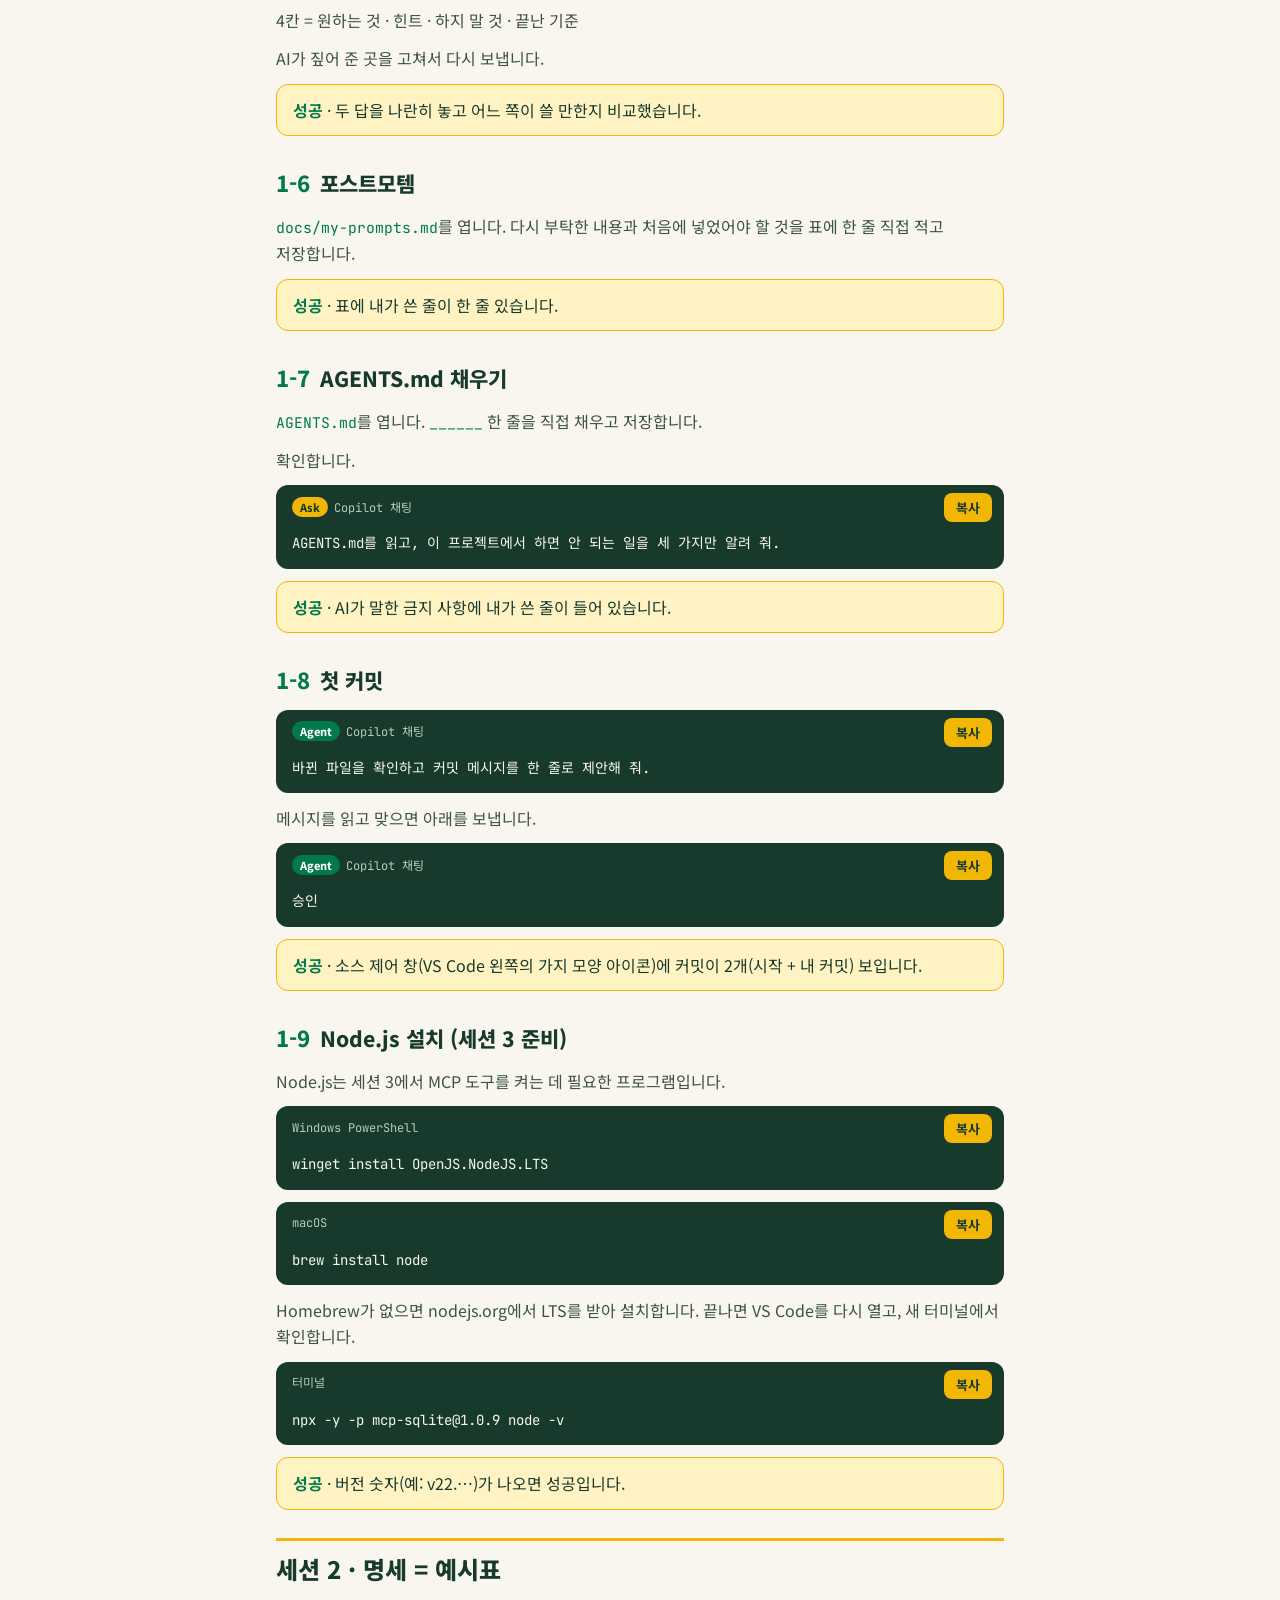
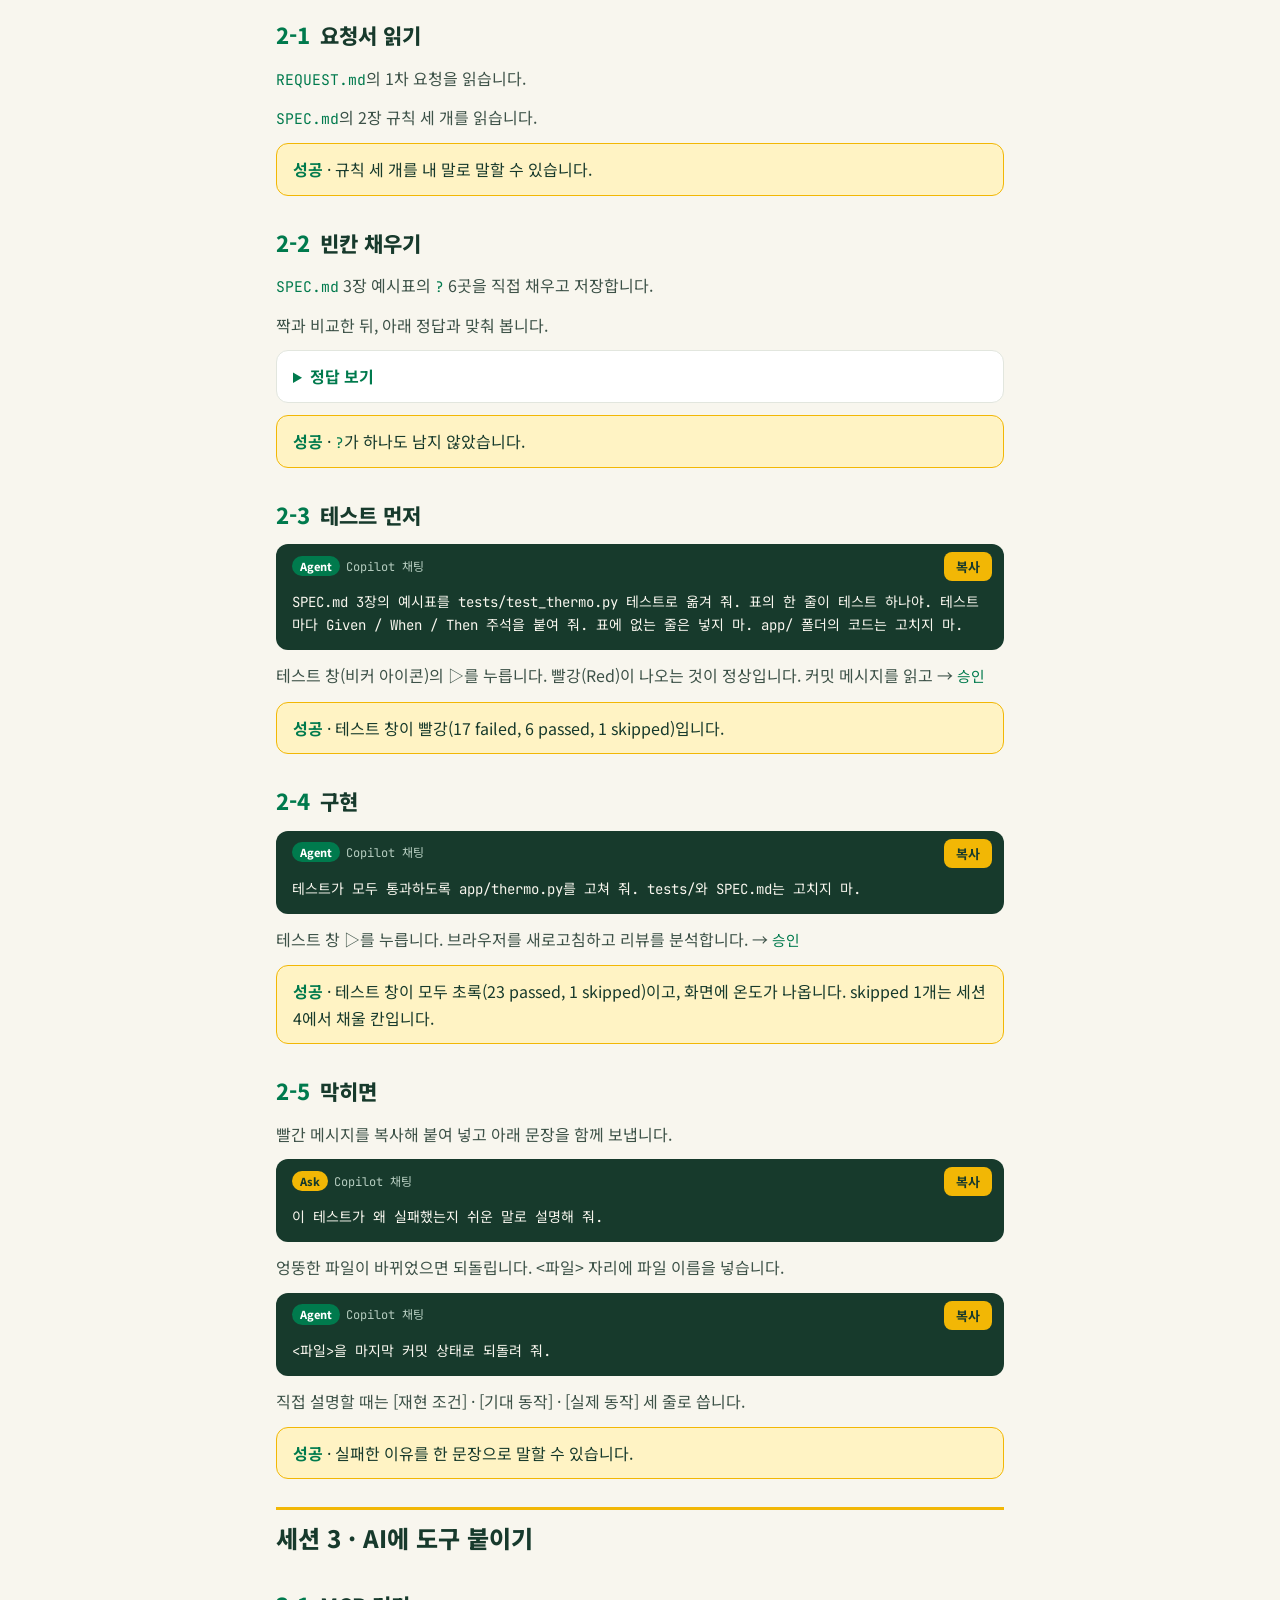
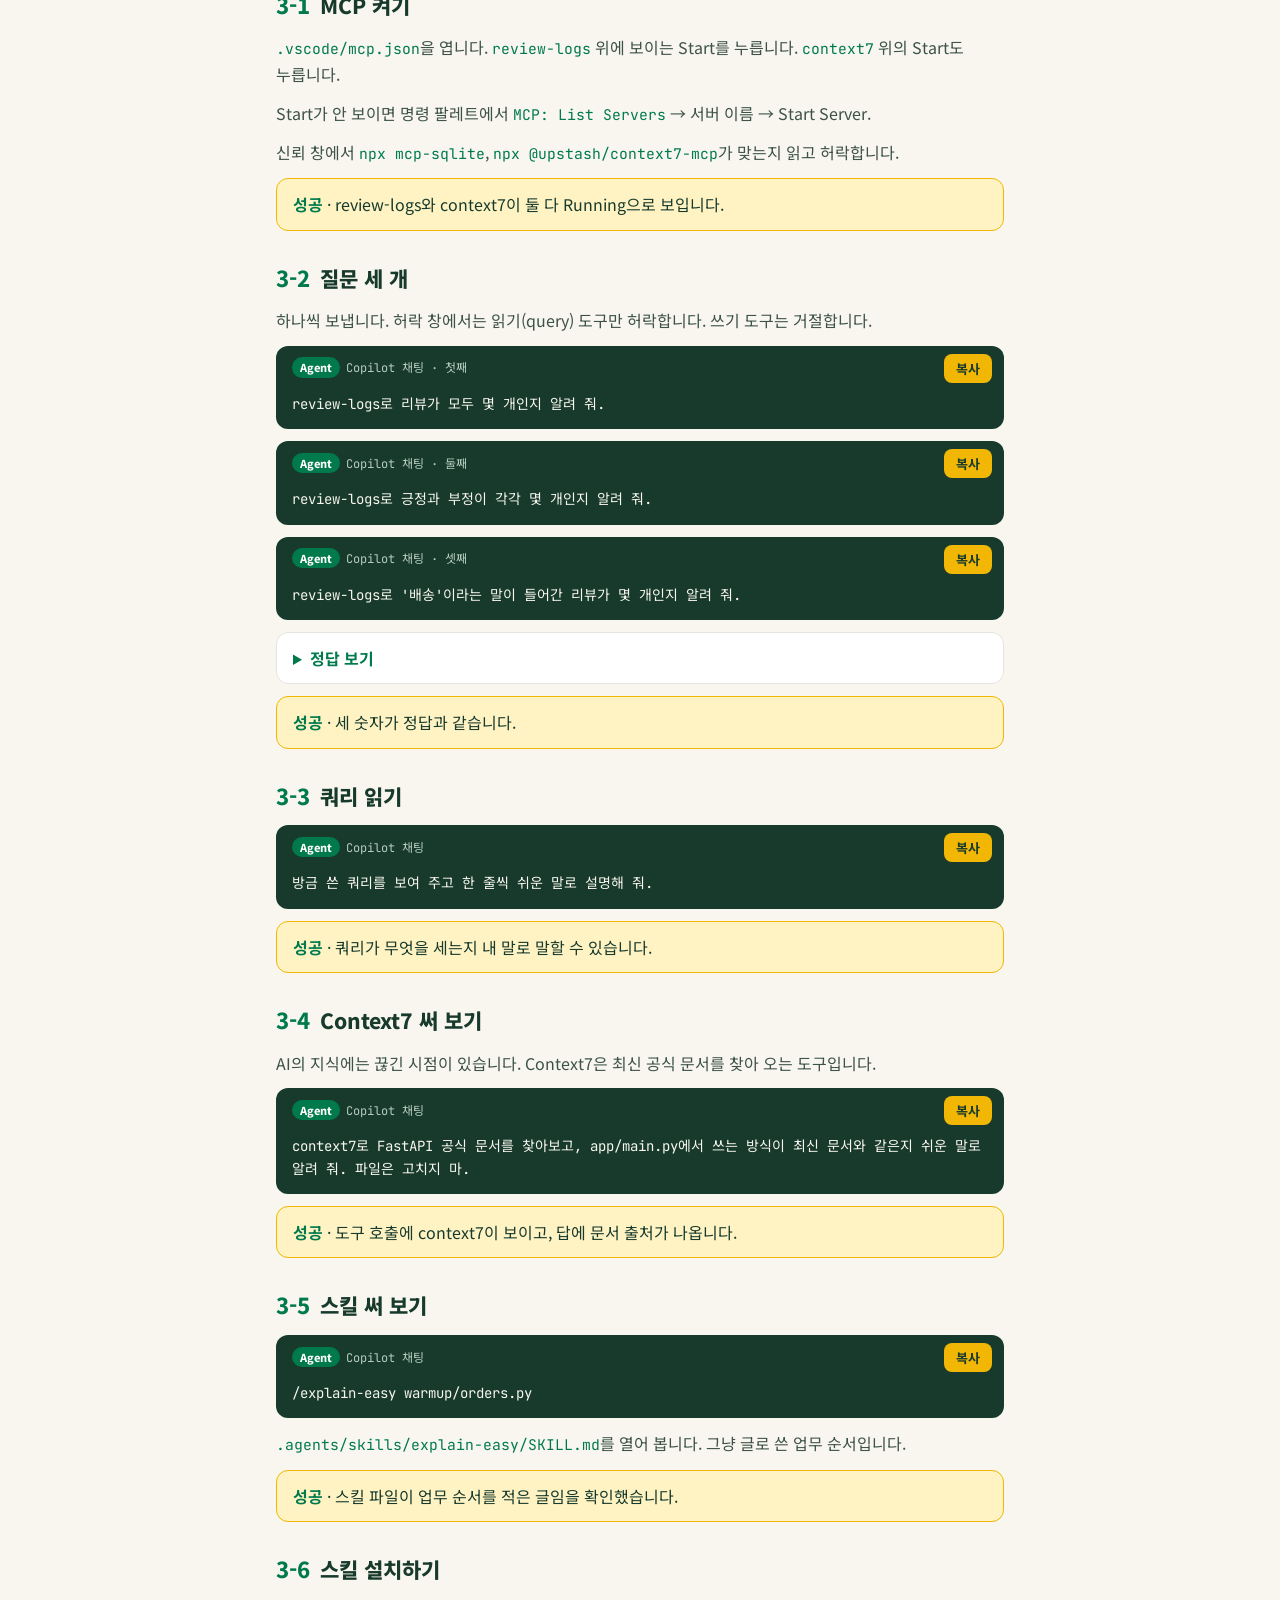
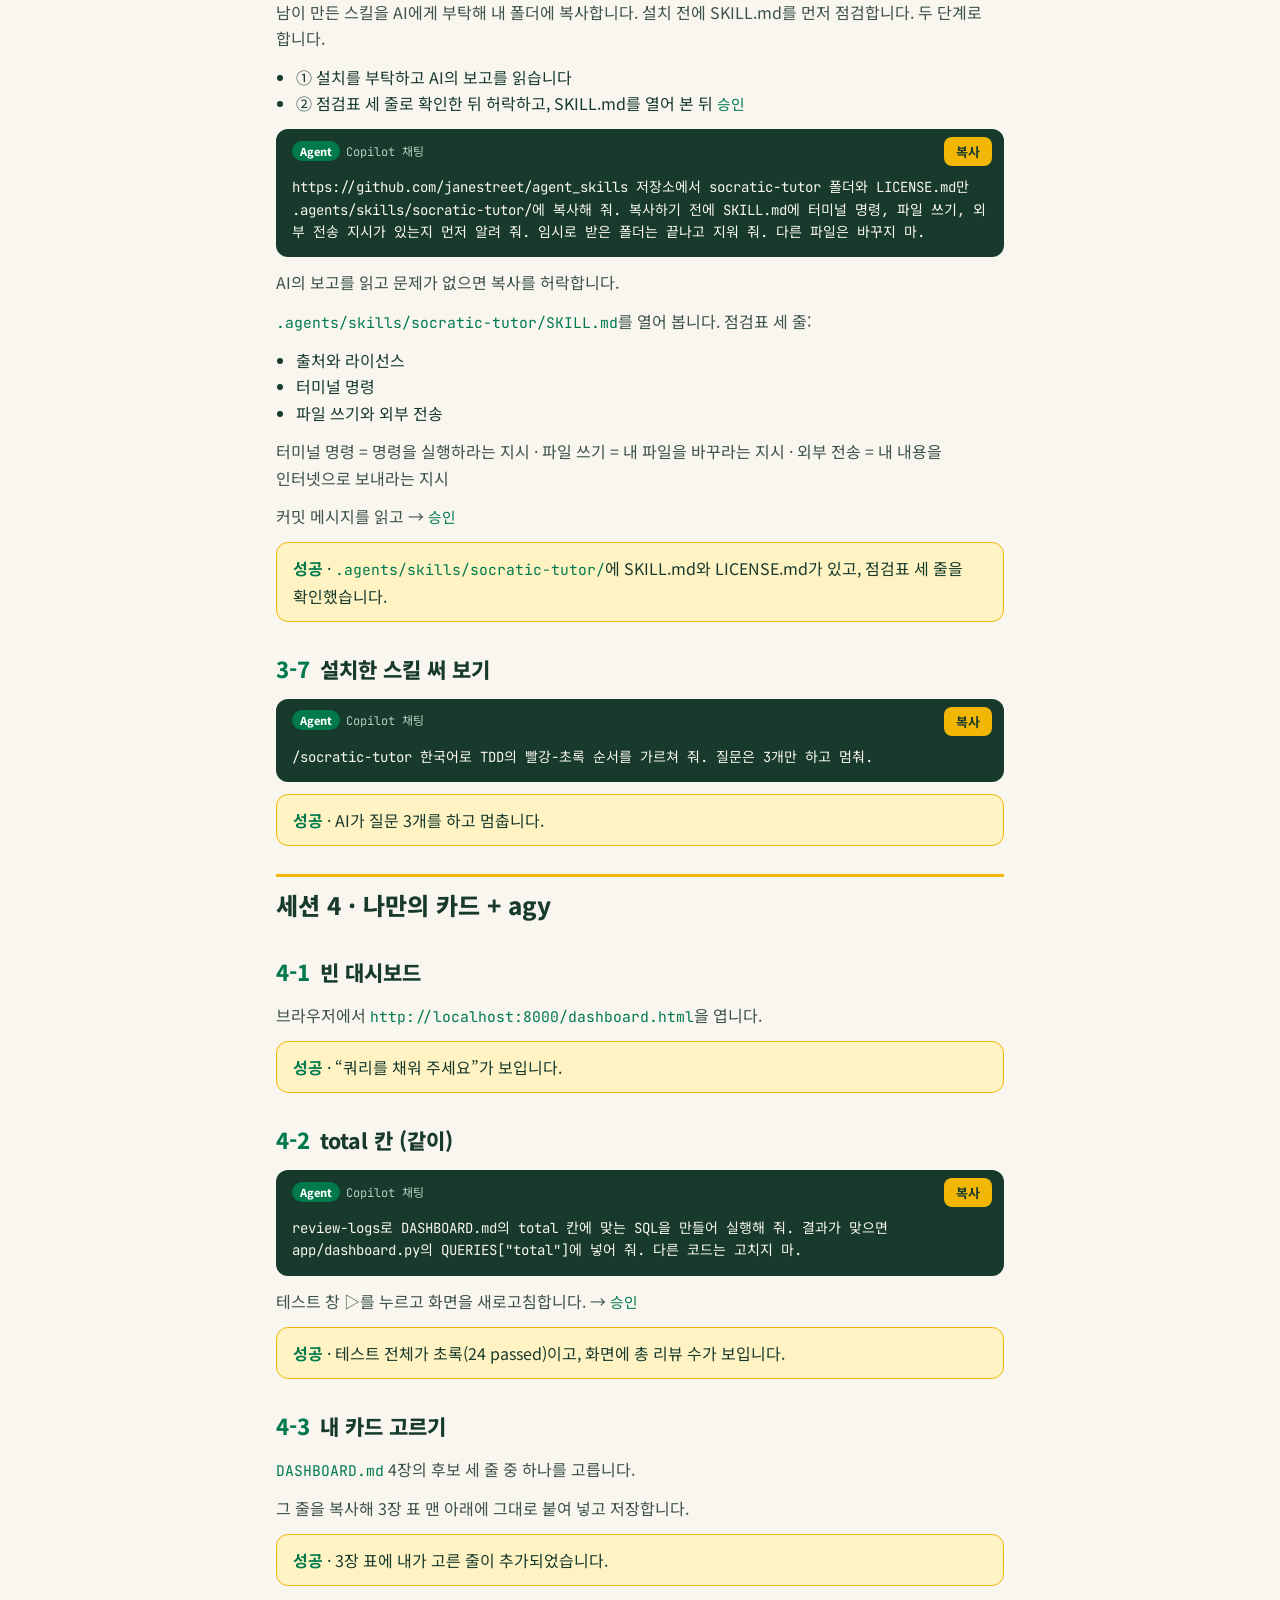
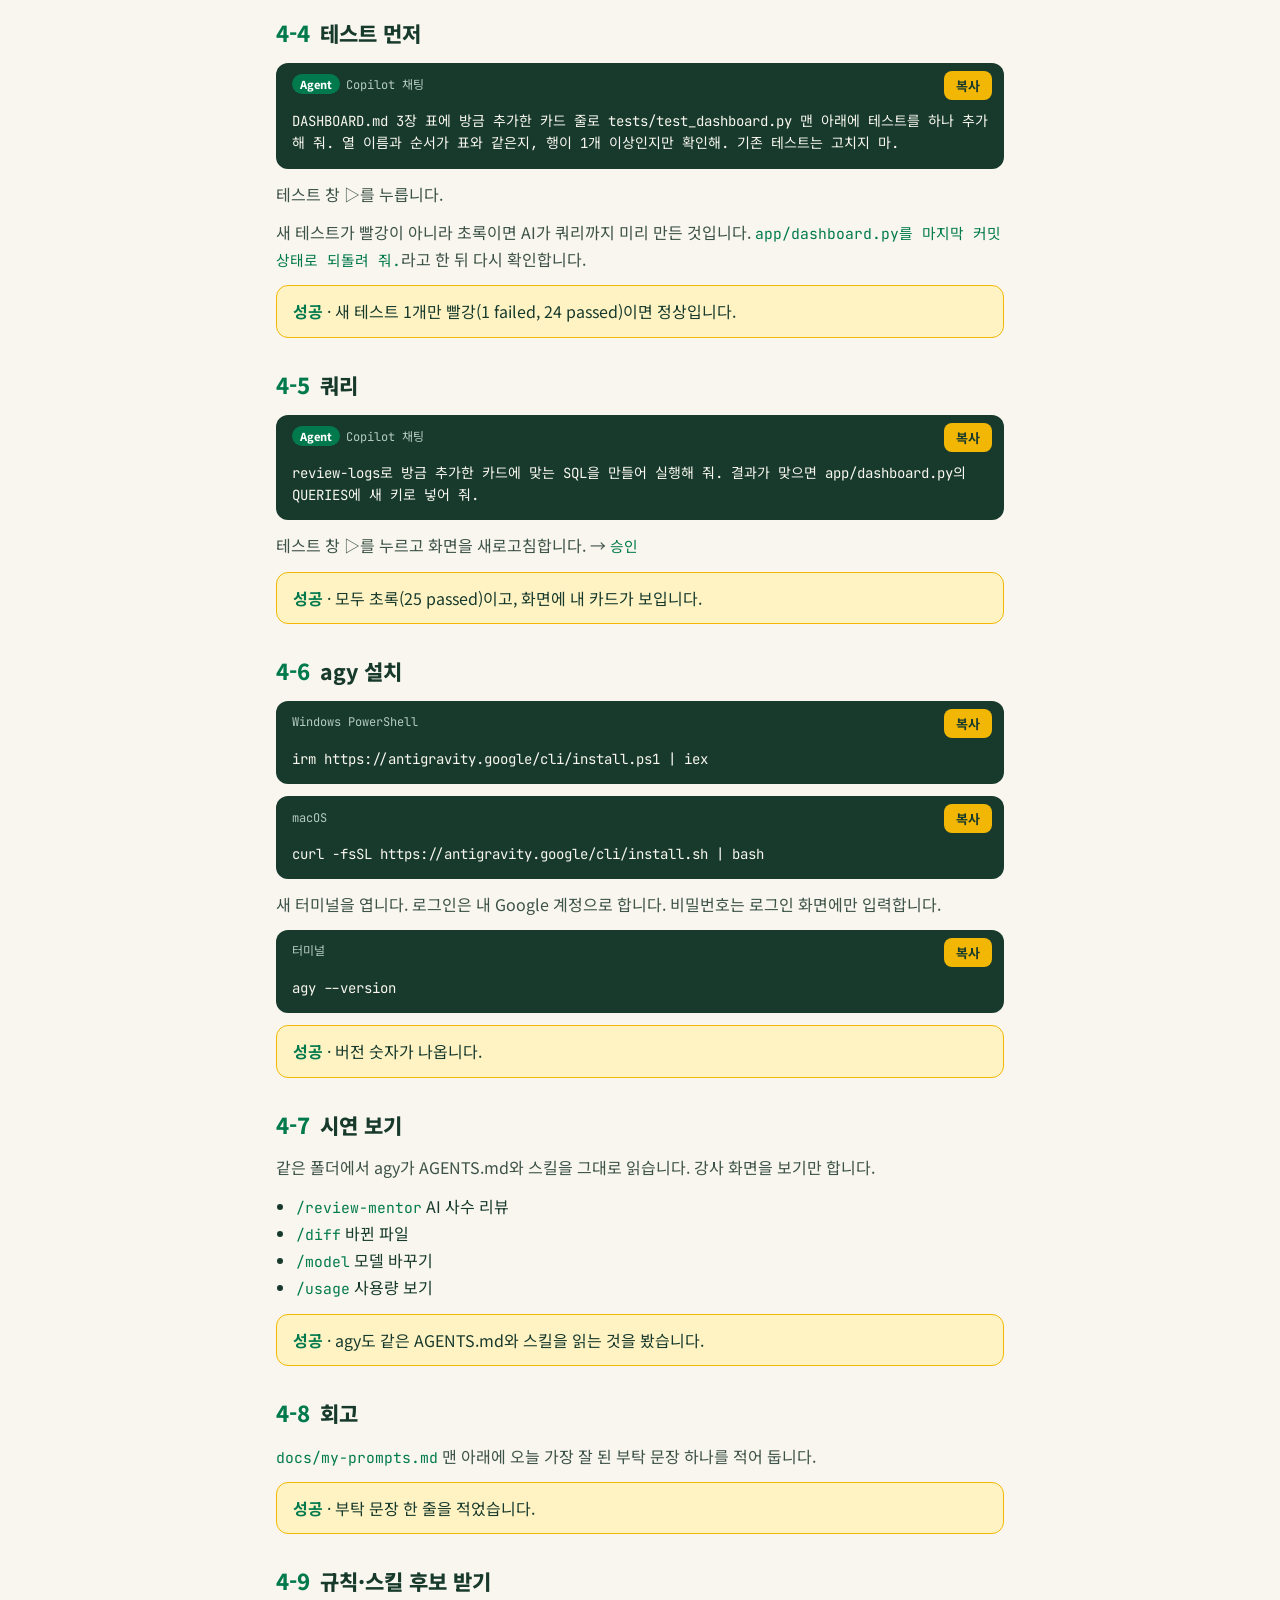
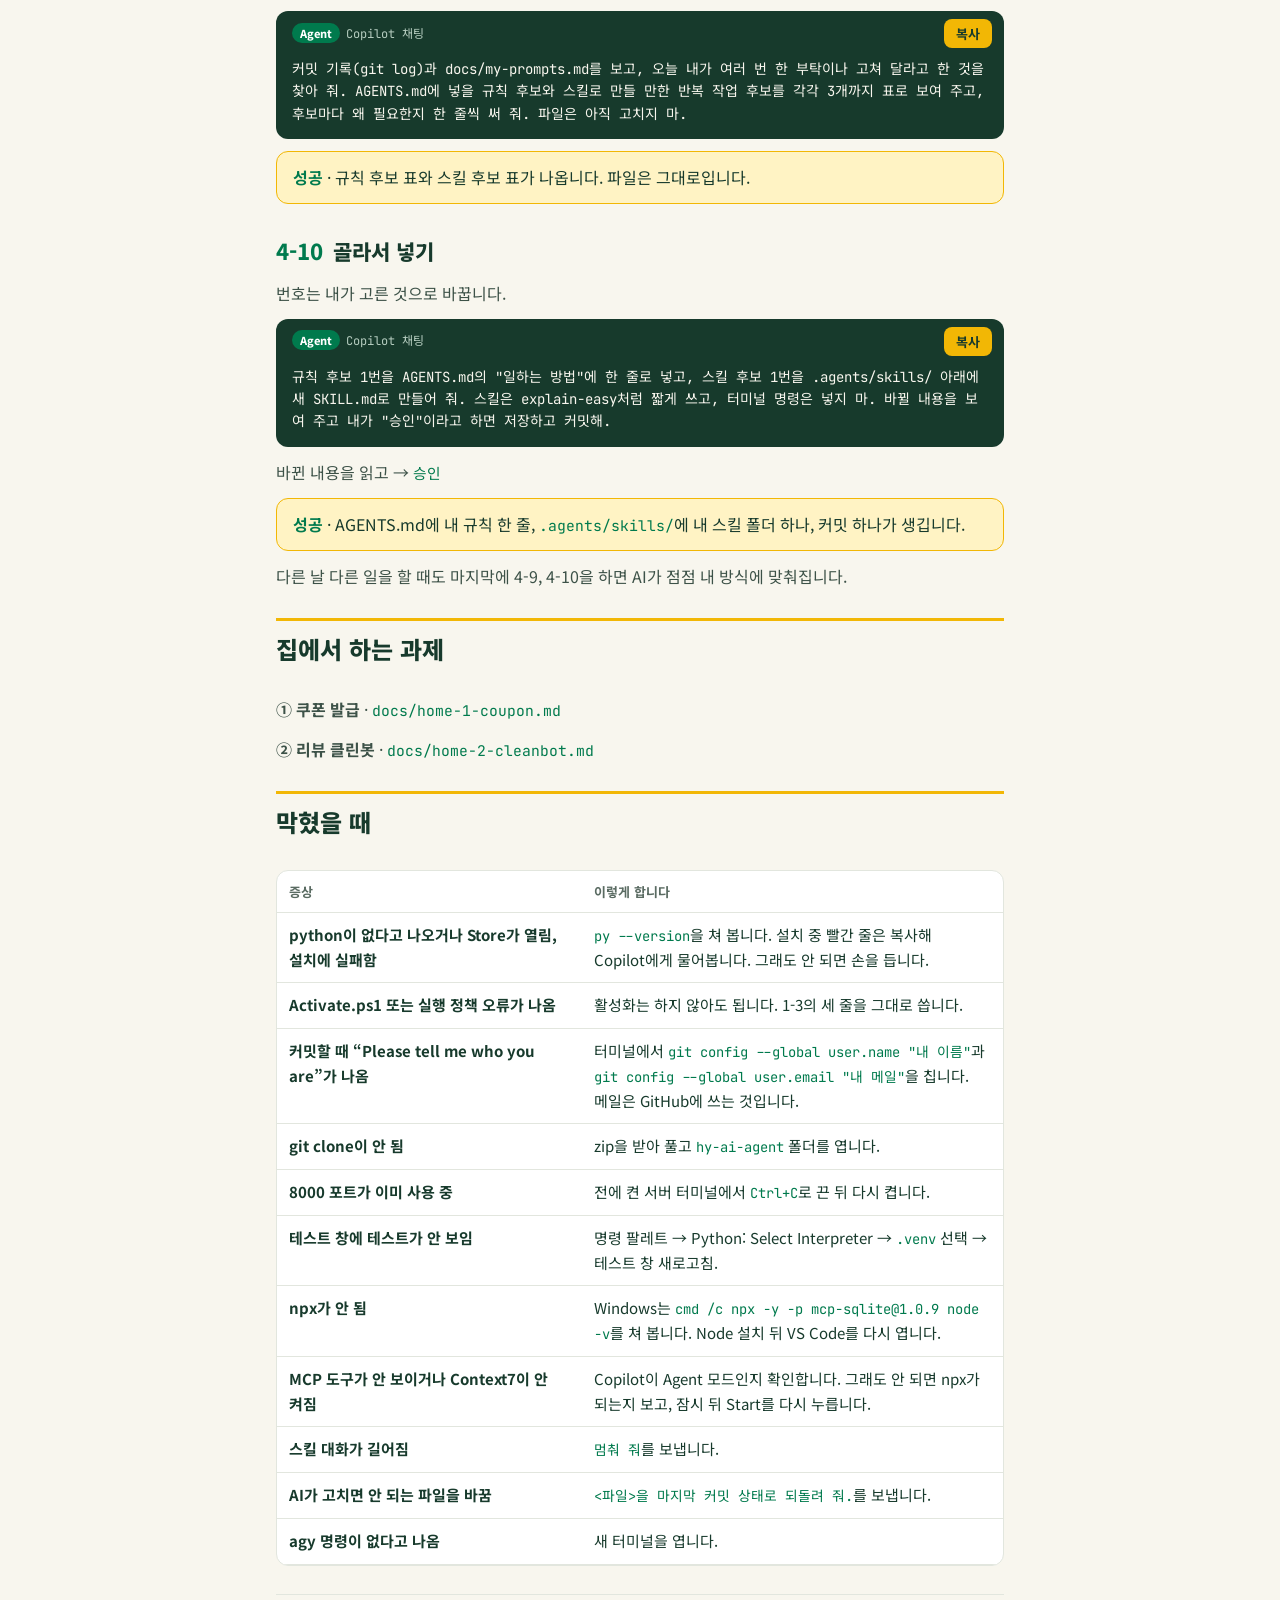
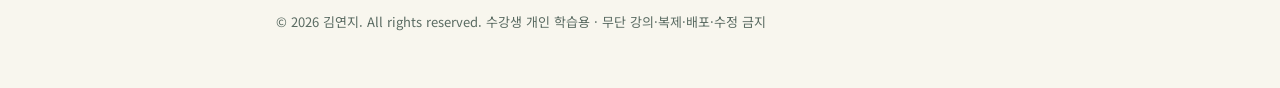
==== commit c09ad612: "feat: 오타 수정" ====
--- a/리뷰 온도계 실습 카드.html
+++ b/리뷰 온도계 실습 카드.html
@@ -150,7 +150,7 @@
 <section class="pre-box" id="before">
   <h2>시작 전에</h2>
   <p class="note">저장소 주소: <code>https://github.com/YeonjiKim0316/hy-ai-agent</code></p>
-  <p class="note">안 되면 수업에서 받은 예비 zip 파일을 푼니다.</p>
+  <p class="note">안 되면 수업에서 받은 예비 zip 파일을 풉니다.</p>
   <div class="tip"><strong>API 키·비밀번호·실제 고객 정보는 AI 채팅과 파일에 넣지 않습니다.</strong> 결제 수단은 어디에도 등록하지 않습니다.</div>
   <p class="note">끝내는 규칙: AI가 보고 끝에 커밋 메시지를 제안하면 읽고 <code>승인</code>이라고 보냅니다.</p>
   <p class="note">AI가 엉뚱한 파일을 고쳤을 때는 이 문장을 보냅니다. &lt;파일&gt; 자리에 파일 이름을 넣습니다.</p>
